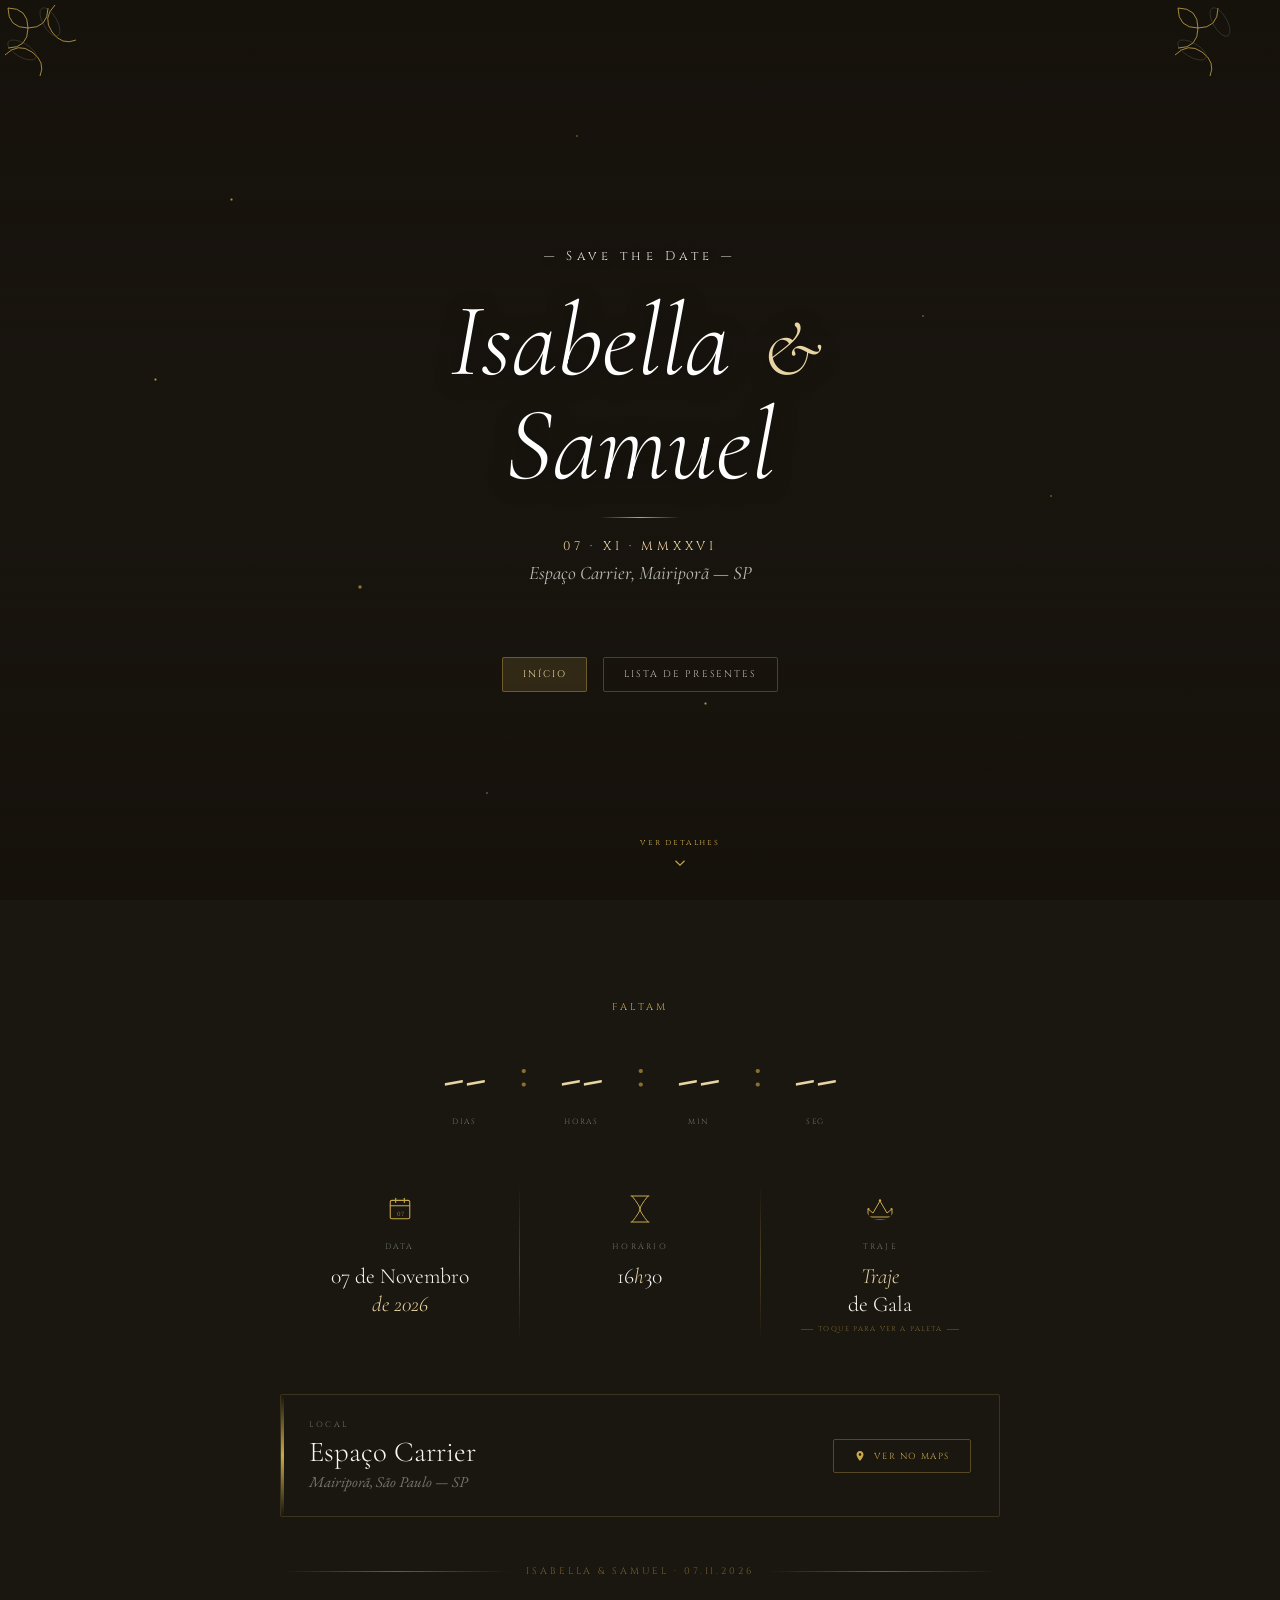
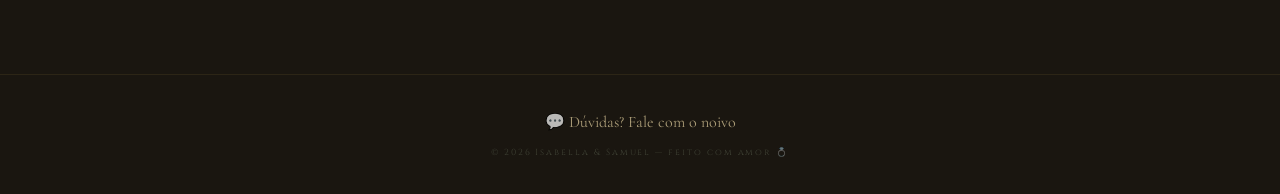
==== index.html @ b3d361ee "atalhos pós-confirmação + esconde navbar no RSVP" ====
<!DOCTYPE html>
<html lang="pt-BR">
<head>
<meta charset="UTF-8">
<meta name="viewport" content="width=device-width, initial-scale=1.0">
<title>Isabella & Samuel — 07.11.2026</title>
<link rel="icon" href="data:image/svg+xml,<svg xmlns='http://www.w3.org/2000/svg' viewBox='0 0 32 32'><text y='26' font-size='26'>💍</text></svg>">
<meta name="theme-color" content="#c9a84c">
<meta property="og:title"        content="Isabella & Samuel — Save the Date 💍">
<meta property="og:description"  content="07 de Novembro de 2026 · Espaço Carrier · Mairiporã, SP">
<meta property="og:type"         content="website">
<meta name="description"         content="07 de Novembro de 2026 · Espaço Carrier · Mairiporã, SP">
<link href="https://fonts.googleapis.com/css2?family=Cormorant+Garamond:ital,wght@0,300;0,400;0,600;1,300;1,400;1,600&family=Cinzel:wght@400;500;600&family=EB+Garamond:ital,wght@0,400;0,500;1,400&display=swap" rel="stylesheet">
<link rel="stylesheet" href="css/styles.css">
<style>
/* ── PAGE SPECIFIC ── */
body { background: var(--dark); color: var(--cream); }

/* HERO */
.hero {
  position:relative; min-height:100vh;
  display:flex; flex-direction:column;
  align-items:center; justify-content:center;
  overflow:hidden; text-align:center;
}
.hero-bg {
  position:absolute; inset:0;
  background-image:url('img/foto-noivos.jpg');
  background-size:cover; background-position:center 30%;
}
.hero-bg::before {
  content:''; position:absolute; inset:0;
  background:
    linear-gradient(to bottom, rgba(20,16,10,0.72) 0%, rgba(20,16,10,0.28) 40%, rgba(20,16,10,0.28) 60%, rgba(20,16,10,0.75) 100%);
}
.hero-content { position:relative; z-index:2; padding:40px 24px; max-width:640px; }

.save-the-date {
  font-family:var(--font-display); font-size:clamp(0.6rem,1.8vw,0.8rem);
  letter-spacing:0.35em; color:#fff; opacity:0.88;
  text-shadow:0 2px 12px rgba(0,0,0,0.5); margin-bottom:24px;
}
.hero-names {
  font-family:var(--font-serif); font-size:clamp(3.2rem,10vw,6.5rem);
  font-weight:300; font-style:italic; line-height:1;
  color:#fff; text-shadow:0 4px 24px rgba(0,0,0,0.4); margin-bottom:6px;
}
.hero-names .amp { font-size:0.75em; color:var(--gold-light); margin:0 0.12em; }
.hero-divider {
  width:80px; height:1px; margin:20px auto;
  background:linear-gradient(90deg,transparent,var(--gold),transparent);
}
.hero-date {
  font-family:var(--font-display); font-size:clamp(0.6rem,1.6vw,0.78rem);
  letter-spacing:0.3em; color:var(--gold-light); margin-bottom:6px;
}
.hero-place {
  font-family:var(--font-serif); font-size:clamp(1rem,2.5vw,1.2rem);
  color:rgba(255,255,255,0.72); font-style:italic;
}

/* NAV LINKS */
.hero-nav {
  position:relative; z-index:2; margin-top:32px;
  display:flex; gap:16px; flex-wrap:wrap; justify-content:center;
}
.hero-nav a {
  font-family:var(--font-display); font-size:0.6rem; letter-spacing:0.2em;
  text-transform:uppercase; color:rgba(255,255,255,0.7);
  border:1px solid rgba(255,255,255,0.2); padding:10px 20px;
  border-radius:2px; transition:var(--transition);
}
.hero-nav a:hover { color:#fff; border-color:rgba(255,255,255,0.5); }
.hero-nav a.active {
  background:rgba(201,168,76,0.15); color:var(--gold-light);
  border-color:rgba(201,168,76,0.4);
}

.scroll-hint {
  position:absolute; bottom:28px; left:50%; transform:translateX(-50%);
  z-index:2; color:var(--gold); display:flex; flex-direction:column;
  align-items:center; gap:6px; font-family:var(--font-display);
  font-size:0.52rem; letter-spacing:0.22em; opacity:0.65;
  animation:scrollPulse 2.5s ease-in-out infinite; cursor:pointer;
}
@keyframes scrollPulse {
  0%,100% { opacity:0.55; transform:translateX(-50%) translateY(0); }
  50%     { opacity:0.9;  transform:translateX(-50%) translateY(6px); }
}

/* ── HERO ANIMATIONS ── */

/* Fundo faz zoom lento infinito */
@keyframes heroZoom {
  0%   { transform: scale(1); }
  100% { transform: scale(1.08); }
}
.hero-bg {
  animation: heroZoom 18s ease-in-out infinite alternate !important;
}

/* Partículas de luz flutuando */
@keyframes float1 {
  0%,100% { transform: translateY(0)   translateX(0)   opacity(0.4); opacity:0.4; }
  50%      { transform: translateY(-28px) translateX(12px); opacity:0.9; }
}
@keyframes float2 {
  0%,100% { transform: translateY(0)   translateX(0);   opacity:0.3; }
  50%      { transform: translateY(-18px) translateX(-8px); opacity:0.7; }
}
@keyframes float3 {
  0%,100% { transform: translateY(0)   translateX(0);   opacity:0.5; }
  60%      { transform: translateY(-22px) translateX(6px);  opacity:1; }
}
.particle {
  position: absolute; border-radius: 50%;
  background: radial-gradient(circle, rgba(201,168,76,0.9), transparent);
  pointer-events: none; z-index: 1;
}
.p1 { width:3px; height:3px; top:22%; left:18%; animation: float1 6s ease-in-out infinite; }
.p2 { width:2px; height:2px; top:35%; left:72%; animation: float2 8s ease-in-out infinite 1s; }
.p3 { width:4px; height:4px; top:65%; left:28%; animation: float3 7s ease-in-out infinite 2s; }
.p4 { width:2px; height:2px; top:55%; left:82%; animation: float1 9s ease-in-out infinite 0.5s; }
.p5 { width:3px; height:3px; top:78%; left:55%; animation: float2 6s ease-in-out infinite 3s; }
.p6 { width:2px; height:2px; top:15%; left:45%; animation: float3 8s ease-in-out infinite 1.5s; }
.p7 { width:3px; height:3px; top:42%; left:12%; animation: float1 7s ease-in-out infinite 2.5s; }
.p8 { width:2px; height:2px; top:88%; left:38%; animation: float2 9s ease-in-out infinite 0s; }

/* Linha horizontal que se expande */
@keyframes lineExpand {
  from { width: 0; opacity: 0; }
  to   { width: 80px; opacity: 1; }
}

/* Entrada sequencial dos elementos do hero */
@keyframes heroFadeUp {
  from { opacity:0; transform:translateY(28px); filter:blur(4px); }
  to   { opacity:1; transform:translateY(0);    filter:blur(0); }
}
@keyframes heroFadeDown {
  from { opacity:0; transform:translateY(-20px); }
  to   { opacity:1; transform:translateY(0); }
}
@keyframes heroDivider {
  from { width:0; opacity:0; }
  to   { width:80px; opacity:1; }
}
@keyframes heroReveal {
  from { opacity:0; letter-spacing:0.6em; }
  to   { opacity:0.88; letter-spacing:0.35em; }
}
@keyframes heroRevealDate {
  from { opacity:0; letter-spacing:0.5em; }
  to   { opacity:1; letter-spacing:0.3em; }
}

/* Aplica nas classes */
.save-the-date  { opacity:0; animation: heroReveal   0.9s cubic-bezier(0.4,0,0.2,1) 0.4s forwards; }
.hero-names     { opacity:0; animation: heroFadeUp    1s   cubic-bezier(0.4,0,0.2,1) 0.9s forwards; }
.hero-divider   { width:0;   animation: heroDivider  0.8s cubic-bezier(0.4,0,0.2,1) 1.7s forwards; }
.hero-date      { opacity:0; animation: heroRevealDate 0.8s cubic-bezier(0.4,0,0.2,1) 2.1s forwards; }
.hero-place     { opacity:0; animation: heroFadeUp    0.8s cubic-bezier(0.4,0,0.2,1) 2.4s forwards; }
.hero-nav       { opacity:0; animation: heroFadeUp    0.8s cubic-bezier(0.4,0,0.2,1) 2.8s forwards; }
.scroll-hint    { opacity:0; animation: heroFadeUp    0.8s cubic-bezier(0.4,0,0.2,1) 3.2s forwards, scrollPulse 2.5s ease-in-out 4s infinite; }

/* Corners botânicos entram suavemente */
.botanical { position:absolute; pointer-events:none; opacity:0; }
.corner-tl { top:0; left:0;  animation: heroFadeDown 1.2s ease 1.2s forwards; }
.corner-tr { top:0; right:0; transform:scaleX(-1); animation: heroFadeDown 1.2s ease 1.5s forwards; }

/* Overlay começa mais escuro e clareia */
@keyframes overlayReveal {
  from { opacity:1; }
  to   { opacity:0; }
}
.hero-overlay-dark {
  position:absolute; inset:0; z-index:1;
  background: rgba(10,8,5,0.85);
  animation: overlayReveal 1.8s cubic-bezier(0.4,0,0.2,1) 0.1s forwards;
  pointer-events: none;
}

/* MAIN */
.main { max-width:760px; margin:0 auto; padding:0 20px 60px; }

/* SECTIONS */
.content-section { display:none; padding:52px 0 20px; }
.content-section.active { display:block; }

/* COUNTDOWN */
.countdown-wrap { text-align:center; padding:48px 0 36px; }
.countdown-label {
  font-family:var(--font-display); font-size:0.62rem;
  letter-spacing:0.3em; color:var(--gold); text-transform:uppercase;
  margin-bottom:28px;
}
.cd-grid {
  display:flex; justify-content:center;
  gap:clamp(10px,4vw,32px); align-items:flex-start;
}
.cd-unit { display:flex; flex-direction:column; align-items:center; gap:8px; }
.cd-num {
  font-family:var(--font-serif); font-size:clamp(2.6rem,8vw,4.2rem);
  font-weight:300; color:var(--gold-light); line-height:1;
}
.cd-lbl {
  font-family:var(--font-display); font-size:0.48rem;
  letter-spacing:0.22em; color:var(--olive-light); text-transform:uppercase;
}
.cd-sep {
  font-family:var(--font-serif); font-size:clamp(2rem,6vw,3rem);
  color:var(--gold-dark); line-height:1; align-self:flex-start; margin-top:0.1em;
}

/* INFO */
.info-grid {
  display:grid; grid-template-columns:1fr 1fr; gap:14px; margin-bottom:40px;
}
.info-card {
  background:rgba(42,36,24,0.65); border:1px solid rgba(201,168,76,0.18);
  border-radius:2px; padding:22px 18px; text-align:center;
  backdrop-filter:blur(8px);
}
.info-icon { font-size:1.3rem; margin-bottom:10px; }
.info-label-text {
  font-family:var(--font-display); font-size:0.52rem;
  letter-spacing:0.22em; text-transform:uppercase; color:var(--olive-light);
  margin-bottom:6px;
}
.info-value {
  font-family:var(--font-serif); font-size:1rem; color:var(--gold-light);
  line-height:1.4;
}
.maps-link {
  display:inline-flex; align-items:center; gap:4px; margin-top:10px;
  font-family:var(--font-display); font-size:0.52rem; letter-spacing:0.12em;
  color:var(--gold); border:1px solid rgba(201,168,76,0.3);
  border-radius:2px; padding:5px 10px; transition:var(--transition);
}
.maps-link:hover { background:rgba(201,168,76,0.1); border-color:var(--gold); }

/* RSVP */
#rsvp-section { padding-top:0; }
.rsvp-title {
  font-family:var(--font-serif); font-size:clamp(1.8rem,5vw,2.4rem);
  font-style:italic; color:var(--gold-light); margin-bottom:8px;
}
.rsvp-greeting {
  font-family:var(--font-serif); font-size:1.05rem;
  color:rgba(255,255,255,0.7); font-style:italic; margin-bottom:22px; min-height:1.4em;
}
.preview-badge {
  display:none; align-items:center; justify-content:center; gap:8px;
  background:rgba(201,168,76,0.1); border:1px solid rgba(201,168,76,0.25);
  border-radius:2px; padding:8px 16px; margin-bottom:18px;
  font-family:var(--font-display); font-size:0.55rem;
  letter-spacing:0.18em; color:var(--gold); text-transform:uppercase;
}
.instructions {
  background:rgba(42,36,24,0.5); border:1px solid rgba(201,168,76,0.15);
  border-radius:2px; padding:16px 18px; margin-bottom:22px;
  font-family:var(--font-serif); font-size:0.95rem;
  color:rgba(255,255,255,0.6); line-height:1.7;
}
.instructions strong { color:var(--gold-light); font-weight:400; }

#rsvp-loading {
  display:none; align-items:center; justify-content:center;
  gap:10px; padding:24px; color:var(--gold);
  font-family:var(--font-serif); font-size:0.95rem;
}
#rsvp-loading .spinner {
  border-color:rgba(201,168,76,0.3); border-top-color:var(--gold);
}

#members-list { display:flex; flex-direction:column; gap:10px; margin-bottom:24px; }
.member-card {
  background:rgba(42,36,24,0.6); border:1px solid rgba(201,168,76,0.18);
  border-radius:2px; padding:16px 18px;
}
.member-name {
  font-family:var(--font-serif); font-size:1rem; color:var(--cream); margin-bottom:10px;
}
.member-btns { display:flex; gap:8px; }

.status-btn {
  flex:1; padding:10px 6px; font-family:var(--font-serif); font-size:0.9rem;
  border-radius:2px; border:1px solid rgba(201,168,76,0.2);
  background:rgba(255,255,255,0.03); color:var(--gold-light);
  cursor:pointer; transition:var(--transition);
}
.status-btn:hover { border-color:rgba(201,168,76,0.4); background:rgba(201,168,76,0.07); }
.status-btn.active-yes     { background:rgba(52,211,153,0.14); border-color:rgba(52,211,153,0.4); color:#6ee7b7; }
.status-btn.active-no      { background:rgba(248,113,113,0.12); border-color:rgba(248,113,113,0.35); color:#fca5a5; }
.status-btn.active-pending { background:rgba(251,191,36,0.12); border-color:rgba(251,191,36,0.35); color:#fde68a; }

#rsvp-closed { display:none; text-align:center; padding:32px; }
.closed-msg { font-family:var(--font-serif); color:var(--olive-light); font-style:italic; }

#submit-area { text-align:center; margin-bottom:22px; }

#success-banner {
  display:none; padding:28px 22px; text-align:center;
  background:rgba(42,36,24,0.55); border:1px solid rgba(201,168,76,0.22);
  border-radius:2px;
}
#success-banner.visible { display:block; }
.success-icon { font-size:2rem; margin-bottom:14px; }
#success-msg {
  font-family:var(--font-serif); font-size:1rem; color:var(--cream);
  line-height:1.8; margin-bottom:20px;
}
.edit-timer {
  padding:12px 14px; background:rgba(201,168,76,0.06);
  border:1px solid rgba(201,168,76,0.15); border-radius:2px;
  font-family:var(--font-display); font-size:0.55rem;
  letter-spacing:0.14em; color:var(--gold);
}
.edit-timer span { color:var(--gold-light); }

/* LOCATION CARD */
.location-card {
  position:relative; border:1px solid rgba(201,168,76,0.2);
  border-radius:2px; padding:24px 28px; margin-bottom:32px;
  display:flex; align-items:center; justify-content:space-between; gap:24px;
}
.location-card::before {
  content:''; position:absolute; left:0; top:0; bottom:0; width:3px;
  background:linear-gradient(to bottom,transparent,var(--gold),transparent);
}
.location-label {
  font-family:var(--font-display); font-size:0.5rem;
  letter-spacing:0.28em; text-transform:uppercase; color:var(--olive-light); margin-bottom:6px;
}
.location-name {
  font-family:var(--font-serif); font-size:1.8rem;
  font-weight:300; color:var(--cream); line-height:1.1;
}
.location-address {
  font-family:var(--font-body); font-size:0.95rem;
  color:rgba(255,255,255,0.4); font-style:italic; margin-top:4px;
}
.maps-btn {
  display:inline-flex; align-items:center; gap:8px; padding:10px 20px;
  border:1px solid rgba(201,168,76,0.35); border-radius:2px;
  font-family:var(--font-display); font-size:0.55rem; letter-spacing:0.18em;
  text-transform:uppercase; color:var(--gold); background:transparent;
  text-decoration:none; white-space:nowrap; flex-shrink:0; transition:all 0.25s;
}
.maps-btn:hover { background:rgba(201,168,76,0.08); border-color:var(--gold); }
@media (max-width:560px) {
  .location-card { flex-direction:column; align-items:flex-start; gap:16px; }
  .maps-btn { width:100%; justify-content:center; }
}

/* SECTION FADE */
.section-fade { opacity:0; transform:translateY(18px); transition:opacity 0.6s ease,transform 0.6s ease; }
.section-fade.visible { opacity:1; transform:translateY(0); }

/* ATALHOS PÓS-CONFIRMAÇÃO */
#post-confirm-links {
  display: none;
  margin-top: 28px;
  padding-top: 24px;
  border-top: 1px solid rgba(201,168,76,0.2);
  text-align: center;
}
.post-confirm-title {
  font-family: var(--font-display); font-size: 0.55rem;
  letter-spacing: 0.25em; text-transform: uppercase;
  color: var(--olive-light); margin-bottom: 16px;
}
.post-confirm-btns {
  display: flex; gap: 12px; justify-content: center; flex-wrap: wrap;
}
.post-confirm-btn {
  display: inline-flex; align-items: center; gap: 8px;
  padding: 11px 24px; border: 1px solid rgba(201,168,76,0.35);
  border-radius: 2px; font-family: var(--font-display);
  font-size: 0.58rem; letter-spacing: 0.16em; text-transform: uppercase;
  color: var(--gold-light); background: rgba(201,168,76,0.06);
  text-decoration: none; transition: all 0.25s;
}
.post-confirm-btn:hover {
  background: rgba(201,168,76,0.12); border-color: var(--gold);
}
.post-confirm-btn.primary {
  background: linear-gradient(135deg, var(--gold-dark), var(--gold));
  color: #fff; border-color: transparent;
}
.post-confirm-btn.primary:hover { opacity: 0.9; }

/* FOOTER */
.site-footer {
  padding:36px 20px; text-align:center;
  border-top:1px solid rgba(201,168,76,0.1);
}
.wpp-link {
  display:inline-flex; align-items:center; gap:8px;
  font-family:var(--font-serif); font-size:1rem;
  color:var(--gold-light); opacity:0.7; transition:opacity 0.2s;
}
.wpp-link:hover { opacity:1; }
.site-footer small {
  display:block; margin-top:14px;
  font-family:var(--font-display); font-size:0.55rem;
  letter-spacing:0.22em; color:var(--olive-light); opacity:0.45;
}

@media (max-width:480px) {
  .member-btns { flex-direction:column; }
}

/* Info row — força 3 colunas mesmo no mobile, sobrescreve styles.css */
@media (max-width:560px) {
  .info-row {
    grid-template-columns: 1fr 1px 1fr 1px 1fr !important;
  }
  .info-row .divider-v {
    display: block !important;
  }
  .info-item {
    padding: 20px 8px !important;
    border-bottom: none !important;
  }
  .info-item .info-value {
    font-size: 1rem;
  }
  .info-item .tap-hint {
    font-size: 0.38rem;
    letter-spacing: 0.08em;
  }
}
</style>
</head>
<body>

<!-- ══ HERO ══════════════════════════════════════════════════════ -->
<section class="hero" id="hero">
  <div class="hero-bg"></div>
  <div class="hero-overlay-dark"></div>

  <!-- Partículas de luz -->
  <div class="particle p1"></div>
  <div class="particle p2"></div>
  <div class="particle p3"></div>
  <div class="particle p4"></div>
  <div class="particle p5"></div>
  <div class="particle p6"></div>
  <div class="particle p7"></div>
  <div class="particle p8"></div>

  <!-- Botanical corners -->
  <svg class="botanical corner-tl" width="110" height="110" viewBox="0 0 110 110">
    <g fill="none" stroke="#c9a84c" stroke-width="0.8">
      <path d="M8,8 Q28,8 28,28 Q28,48 8,48"/><path d="M8,8 Q8,28 28,28 Q48,28 48,8"/>
      <path d="M5,55 Q18,42 32,52 Q46,62 40,76"/><path d="M55,5 Q42,18 52,32 Q62,46 76,40"/>
    </g>
    <ellipse cx="50" cy="22" rx="7" ry="16" fill="none" stroke="#4a5240" stroke-width="0.7" transform="rotate(-30,50,22)" opacity="0.7"/>
    <ellipse cx="22" cy="50" rx="7" ry="16" fill="none" stroke="#4a5240" stroke-width="0.7" transform="rotate(-60,22,50)" opacity="0.7"/>
  </svg>
  <svg class="botanical corner-tr" width="110" height="110" viewBox="0 0 110 110">
    <g fill="none" stroke="#c9a84c" stroke-width="0.8">
      <path d="M8,8 Q28,8 28,28 Q28,48 8,48"/><path d="M8,8 Q8,28 28,28 Q48,28 48,8"/>
      <path d="M5,55 Q18,42 32,52 Q46,62 40,76"/>
    </g>
    <ellipse cx="50" cy="22" rx="7" ry="16" fill="none" stroke="#4a5240" stroke-width="0.7" transform="rotate(-30,50,22)" opacity="0.7"/>
    <ellipse cx="22" cy="50" rx="7" ry="16" fill="none" stroke="#4a5240" stroke-width="0.7" transform="rotate(-60,22,50)" opacity="0.7"/>
  </svg>

  <div class="hero-content">
    <p class="save-the-date">— Save the Date —</p>
    <h1 class="hero-names">
      Isabella <span class="amp">&amp;</span> Samuel
    </h1>
    <div class="hero-divider"></div>
    <p class="hero-date">07 · XI · MMXXVI</p>
    <p class="hero-place">Espaço Carrier, Mairiporã — SP</p>
  </div>

  <nav class="hero-nav">
    <a href="#" class="active" id="nav-home" onclick="showTab('home',this)">Início</a>
    <a href="presentes.html">Lista de Presentes</a>
  </nav>

  <div class="scroll-hint" onclick="document.getElementById('main').scrollIntoView({behavior:'smooth'})">
    <span>ver detalhes</span>
    <svg width="18" height="18" viewBox="0 0 24 24" fill="none" stroke="currentColor" stroke-width="1.5"><path d="M6 9l6 6 6-6"/></svg>
  </div>
</section>

<!-- ══ MAIN ══════════════════════════════════════════════════════ -->
<main class="main" id="main">

  <!-- HOME TAB -->
  <div id="tab-home" class="content-section active">
    <!-- Countdown -->
    <div class="countdown-wrap section-fade">
      <div class="countdown-label">faltam</div>
      <div class="cd-grid">
        <div class="cd-unit"><span class="cd-num" id="cd-days">--</span><span class="cd-lbl">dias</span></div>
        <span class="cd-sep">:</span>
        <div class="cd-unit"><span class="cd-num" id="cd-hours">--</span><span class="cd-lbl">horas</span></div>
        <span class="cd-sep">:</span>
        <div class="cd-unit"><span class="cd-num" id="cd-minutes">--</span><span class="cd-lbl">min</span></div>
        <span class="cd-sep">:</span>
        <div class="cd-unit"><span class="cd-num" id="cd-seconds">--</span><span class="cd-lbl">seg</span></div>
      </div>
    </div>

    <!-- Info Row: Data · Horário · Traje -->
    <div class="info-row section-fade" style="animation-delay:0.1s">

      <div class="info-item">
        <div class="info-glyph">
          <svg width="26" height="26" viewBox="0 0 24 24" fill="none" stroke="currentColor" stroke-width="1" stroke-linecap="round" stroke-linejoin="round">
            <rect x="3" y="4" width="18" height="17" rx="1.5"/>
            <line x1="3" y1="9" x2="21" y2="9"/>
            <line x1="8" y1="2" x2="8" y2="6"/>
            <line x1="16" y1="2" x2="16" y2="6"/>
            <text x="12" y="18" text-anchor="middle" font-family="Cinzel,serif" font-size="5.5" fill="currentColor" stroke="none">07</text>
          </svg>
        </div>
        <div class="info-label">data</div>
        <div class="info-value">07 de Novembro<br><em>de 2026</em></div>
      </div>

      <div class="divider-v"></div>

      <div class="info-item">
        <div class="info-glyph">
          <svg width="22" height="28" viewBox="0 0 22 28" fill="none" stroke="currentColor" stroke-width="1" stroke-linecap="round" stroke-linejoin="round">
            <line x1="2" y1="1" x2="20" y2="1"/>
            <line x1="2" y1="27" x2="20" y2="27"/>
            <path d="M3 1 Q11 11 11 14 Q11 17 3 27"/>
            <path d="M19 1 Q11 11 11 14 Q11 17 19 27"/>
          </svg>
        </div>
        <div class="info-label">horário</div>
        <div class="info-value">16<em>h</em>30</div>
      </div>

      <div class="divider-v"></div>

      <div class="info-item clickable" onclick="openPopup()">
        <div class="info-glyph">
          <svg width="28" height="22" viewBox="0 0 28 22" fill="none" stroke="currentColor" stroke-width="1" stroke-linecap="round" stroke-linejoin="round">
            <path d="M2 19h24v3H2z"/>
            <path d="M2 19 L2 11 L7 15 L14 3 L21 15 L26 11 L26 19"/>
            <circle cx="14" cy="2.5" r="1.2" fill="currentColor" stroke="none"/>
            <circle cx="2.5" cy="11" r="1" fill="currentColor" stroke="none"/>
            <circle cx="25.5" cy="11" r="1" fill="currentColor" stroke="none"/>
          </svg>
        </div>
        <div class="info-label">traje</div>
        <div class="info-value"><em>Traje</em><br>de Gala</div>
        <div class="tap-hint">toque para ver a paleta</div>
      </div>

    </div>

    <!-- Local -->
    <div class="location-card section-fade" style="animation-delay:0.2s">
      <div>
        <div class="location-label">local</div>
        <div class="location-name">Espaço Carrier</div>
        <div class="location-address">Mairiporã, São Paulo — SP</div>
      </div>
      <a class="maps-btn"
         href="https://www.google.com/maps/place/Espa%C3%A7o+Carrier/@-23.2618389,-46.5185623,17z/data=!3m1!4b1!4m6!3m5!1s0x94ceecca5fed8b2b:0x9acc98c808e44763!8m2!3d-23.2618389!4d-46.5185623!16s%2Fg%2F11c1pm559r?entry=ttu"
         target="_blank" rel="noopener">
        <svg width="12" height="12" viewBox="0 0 24 24" fill="currentColor">
          <path d="M12 2C8.13 2 5 5.13 5 9c0 5.25 7 13 7 13s7-7.75 7-13c0-3.87-3.13-7-7-7zm0 9.5c-1.38 0-2.5-1.12-2.5-2.5s1.12-2.5 2.5-2.5 2.5 1.12 2.5 2.5-1.12 2.5-2.5 2.5z"/>
        </svg>
        Ver no Maps
      </a>
    </div>

    <div class="ornament" style="padding:16px 0;opacity:0.5">Isabella &amp; Samuel · 07.11.2026</div>
  </div>

  <!-- RSVP TAB -->
  <div id="tab-rsvp" class="content-section" id="rsvp-section">
    <div style="text-align:center;margin-bottom:28px">
      <div class="ornament" style="margin-bottom:20px">confirmação de presença</div>
      <h2 class="rsvp-title">Você vai estar com a gente?</h2>
      <p class="rsvp-greeting" id="rsvp-greeting"></p>
      <div class="preview-badge" id="preview-badge">👁 modo de visualização</div>
    </div>

    <div class="instructions">
      Para cada pessoa do seu grupo, selecione <strong>Vai</strong>, <strong>Não vai</strong> ou <strong>Pendente</strong>.
      Você pode voltar e editar até <strong id="prazo-instrucoes">20 de março de 2026</strong>.
    </div>

    <div id="rsvp-loading"><div class="spinner"></div> Carregando…</div>
    <div id="rsvp-closed"><p class="closed-msg" id="closed-msg">O prazo de confirmação encerrou. 🕊️</p></div>
    <div id="members-list"></div>

    <div id="submit-area" style="display:none">
      <button class="btn btn-gold" id="submit-btn" onclick="RSVP.submit()">Confirmar presença</button>
    </div>

    <div id="success-banner">
      <div class="success-icon">🕊️</div>
      <div id="success-msg"></div>
      <div class="edit-timer">
        Edite até <span id="edit-deadline">20 de março de 2026</span>
        &nbsp;·&nbsp; <span id="edit-time-left"></span>
      </div>
      <br>
      <button class="btn btn-outline" id="edit-btn" onclick="RSVP.enterEdit()" style="margin-top:8px">✏️ Editar resposta</button>

      <!-- Atalhos — só aparecem se alguém confirmou presença -->
      <div id="post-confirm-links">
        <div class="post-confirm-title">explore o site</div>
        <div class="post-confirm-btns">
          <a href="index.html" class="post-confirm-btn">
            <svg width="14" height="14" viewBox="0 0 24 24" fill="none" stroke="currentColor" stroke-width="1.5"><path d="M3 9l9-7 9 7v11a2 2 0 0 1-2 2H5a2 2 0 0 1-2-2z"/><polyline points="9 22 9 12 15 12 15 22"/></svg>
            Página Inicial
          </a>
          <a href="presentes.html" class="post-confirm-btn primary">
            <svg width="14" height="14" viewBox="0 0 24 24" fill="none" stroke="currentColor" stroke-width="1.5"><polyline points="20 12 20 22 4 22 4 12"/><rect x="2" y="7" width="20" height="5"/><path d="M12 22V7M12 7H7.5a2.5 2.5 0 0 1 0-5C11 2 12 7 12 7z"/><path d="M12 7h4.5a2.5 2.5 0 0 0 0-5C13 2 12 7 12 7z"/></svg>
            Lista de Presentes
          </a>
        </div>
      </div>
    </div>
  </div>

</main>

<!-- ══ FOOTER ════════════════════════════════════════════════════ -->
<footer class="site-footer">
  <a class="wpp-link" href="https://wa.me/5511956782540" target="_blank" rel="noopener">
    💬 Dúvidas? Fale com o noivo
  </a>
  <small>© 2026 Isabella &amp; Samuel — feito com amor 💍</small>
</footer>

<!-- ══ SCRIPTS ═══════════════════════════════════════════════════ -->

<!-- ══ POPUP PALETA ═════════════════════════════════════════════ -->
<div class="popup-overlay" id="popup-overlay" onclick="closePopup(event)">
  <div class="popup">
    <button class="popup-close" onclick="closePopup(event)">✕</button>
    <div class="popup-header">
      <div class="popup-title">Paleta do Casamento</div>
      <div class="popup-sub">Isabella &amp; Samuel · Traje de Gala</div>
    </div>
    <div class="popup-body">
      <div class="palette-section">
        <div class="palette-label">cores da celebração</div>
        <div class="palette-row">
          <div class="swatch">
            <div class="swatch-color" style="background:#e8dcc8"></div>
            <div class="swatch-info"><span class="swatch-name">Bege</span><span class="swatch-desc">suave e atemporal</span></div>
          </div>
          <div class="swatch">
            <div class="swatch-color" style="background:#5a6347"></div>
            <div class="swatch-info"><span class="swatch-name">Verde Oliva</span><span class="swatch-desc">natureza e elegância</span></div>
          </div>
          <div class="swatch">
            <div class="swatch-color" style="background:#c9a84c"></div>
            <div class="swatch-info"><span class="swatch-name">Dourado</span><span class="swatch-desc">detalhe e sofisticação</span></div>
          </div>
        </div>
      </div>
      <div class="popup-divider"></div>
      <div class="ideas-label">inspirações para o look</div>
      <div class="idea-item">
        <div class="idea-dot" style="background:#e8dcc8;border:1px solid rgba(255,255,255,0.2)"></div>
        <div class="idea-text">
          <div class="idea-title">Tons neutros e terrosos</div>
          <div class="idea-desc">Off-white, champagne, areia e nude se harmonizam perfeitamente com a ambientação do espaço.</div>
        </div>
      </div>
      <div class="idea-item">
        <div class="idea-dot" style="background:#5a6347"></div>
        <div class="idea-text">
          <div class="idea-title">Verde e tons de natureza</div>
          <div class="idea-desc">Verde sage, musgo ou oliva complementam a paleta e dialogam com o cenário de gruta e jardim.</div>
        </div>
      </div>
      <div class="idea-item">
        <div class="idea-dot" style="background:#c9a84c"></div>
        <div class="idea-text">
          <div class="idea-title">Acessórios dourados</div>
          <div class="idea-desc">Bijuterias, tiaras e detalhes dourados elevam qualquer look e entram em sintonia com a decoração.</div>
        </div>
      </div>
      <div class="idea-item">
        <div class="idea-dot" style="background:#1a1610;border:1px solid rgba(255,255,255,0.15)"></div>
        <div class="idea-text">
          <div class="idea-title">Evite branco e vermelho</div>
          <div class="idea-desc">Pedimos gentilmente que evitem branco (reservado à noiva) e vermelho forte.</div>
        </div>
      </div>
      <div class="popup-note">A cerimônia acontece numa gruta — saltos muito finos podem ser desafiadores. 🌿</div>
    </div>
  </div>
</div>
<script src="js/supabase.js"></script>
<script src="js/palette-popup.js"></script>
<script src="js/groups.js"></script>
<script>
/* ── TAB NAVIGATION ── */
function showTab(name, el) {
  document.querySelectorAll('.content-section').forEach(s => s.classList.remove('active'));
  document.querySelectorAll('.hero-nav a').forEach(a => a.classList.remove('active'));
  document.getElementById('tab-' + name).classList.add('active');
  if (el) el.classList.add('active');
}

/* Auto-detecta link personalizado ao carregar
   Aguarda grupos do Supabase antes de iniciar RSVP */
document.addEventListener('DOMContentLoaded', () => {
  const grupoParam = new URLSearchParams(location.search).get('g');
  if (!grupoParam) return;

  document.querySelectorAll('.content-section').forEach(s => s.classList.remove('active'));
  document.getElementById('tab-rsvp').classList.add('active');
  document.querySelectorAll('.hero-nav a').forEach(a => a.classList.remove('active'));

  // Esconde a navbar no modo RSVP
  const heroNav = document.querySelector('.hero-nav');
  if (heroNav) heroNav.style.display = 'none';

  // Aguarda config + grupos carregarem
  let configOk = false, gruposOk = false;
  function tryInit() { if (configOk && gruposOk) initRSVP(); }
  window.addEventListener('config-loaded',  () => { configOk = true;  tryInit(); }, { once: true });
  window.addEventListener('grupos-loaded',  () => { gruposOk = true;  tryInit(); }, { once: true });
  // Timeout de segurança
  setTimeout(() => { if (!rsvpInited) initRSVP(); }, 3000);
});

/* ── COUNTDOWN ── */
(function() {
  const TARGET = new Date('2026-11-07T16:30:00');
  function pad(n) { return String(n).padStart(2,'0'); }
  function tick() {
    const d = TARGET - new Date();
    if (d <= 0) return;
    const set = (id,v) => { const e=document.getElementById(id); if(e) e.textContent=pad(v); };
    set('cd-days',    Math.floor(d/86400000));
    set('cd-hours',   Math.floor((d%86400000)/3600000));
    set('cd-minutes', Math.floor((d%3600000)/60000));
    set('cd-seconds', Math.floor((d%60000)/1000));
  }
  tick(); setInterval(tick, 1000);
})();

/* ── INTERSECTION OBSERVER ── */
const obs = new IntersectionObserver(entries => {
  entries.forEach(e => { if(e.isIntersecting) e.target.classList.add('visible'); });
}, { threshold:0.15 });
document.querySelectorAll('.section-fade').forEach(el => obs.observe(el));

/* ── SCROLL HINT ── */
const hint = document.querySelector('.scroll-hint');
if (hint) window.addEventListener('scroll', () => {
  hint.style.opacity = window.scrollY > 60 ? '0' : '0.65';
}, { passive:true });

/* ── RSVP ── */
/* Prazo vem do CONFIG (Supabase) */
const isPastDeadline = () => {
  if (!window.CONFIG || !window.CONFIG.loaded) return false; // não bloqueia antes de carregar
  return window.CONFIG.isPastDeadline;
};

let grupoId, grupo, confirmacoes = {}, isPreview = false;
let rsvpInited = false;

function initRSVP() {
  if (rsvpInited) return;
  rsvpInited = true;
  const params = new URLSearchParams(location.search);
  grupoId = params.get('g');
  if (!grupoId || !GRUPOS[grupoId]) { grupoId = 'amigos_johnnie_yasmin'; isPreview = true; }
  grupo = GRUPOS[grupoId];
  renderGreeting();
  if (isPastDeadline()) { document.getElementById('rsvp-closed').style.display='block'; return; }
  loadFromSupabase();
}

function renderGreeting() {
  const el = document.getElementById('rsvp-greeting');
  if (!el) return;
  const n = grupo.membros;
  const fn = s => s.split(' ')[0];
  el.textContent = n.length === 1 ? `Olá, ${fn(n[0])}! 🌿`
    : n.length === 2 ? `Olá, ${fn(n[0])} e ${fn(n[1])}! Que alegria ter vocês aqui! 🌿`
    : `Olá, ${n.map(fn).join(', ')}! Que alegria ter vocês aqui! 🌿`;
  if (isPreview) document.getElementById('preview-badge').style.display = 'flex';
}

async function loadFromSupabase() {
  document.getElementById('rsvp-loading').style.display = 'flex';
  try {
    const { sbSelect } = window.SB;
    const rows = await sbSelect('confirmacoes', `grupo_id=eq.${grupoId}`) || [];
    rows.forEach(r => {
      confirmacoes[r.nome] = r.status === 'Confirmado' ? 'yes' : r.status === 'Não vai' ? 'no' : 'pending';
    });
    renderMembers(confirmacoes);
    const allAnswered = grupo.membros.every(m => confirmacoes[m]);
    if (allAnswered) { document.getElementById('submit-area').style.display='none'; showSuccess(); }
    else { document.getElementById('submit-area').style.display='block'; }
  } catch(e) {
    renderMembers({});
    document.getElementById('submit-area').style.display='block';
  } finally {
    document.getElementById('rsvp-loading').style.display='none';
  }
}

function renderMembers(saved) {
  const list = document.getElementById('members-list');
  list.innerHTML = '';
  grupo.membros.forEach((nome,i) => {
    const s = saved[nome] || null;
    const card = document.createElement('div');
    card.className = 'member-card fade-up';
    card.style.animationDelay = `${i*0.07}s`;
    card.innerHTML = `<div class="member-name">${nome}</div>
      <div class="member-btns">
        <button class="status-btn ${s==='yes'?'active-yes':''}"     onclick="RSVP.set('${nome}','yes',this)">✓ Vai</button>
        <button class="status-btn ${s==='no'?'active-no':''}"      onclick="RSVP.set('${nome}','no',this)">✕ Não vai</button>
        <button class="status-btn ${s==='pending'?'active-pending':''}" onclick="RSVP.set('${nome}','pending',this)">⏳ Pendente</button>
      </div>`;
    list.appendChild(card);
  });
}

window.RSVP = {
  set(nome, status, btn) {
    confirmacoes[nome] = status;
    btn.parentElement.querySelectorAll('.status-btn').forEach(b => b.classList.remove('active-yes','active-no','active-pending'));
    btn.classList.add(status==='yes'?'active-yes':status==='no'?'active-no':'active-pending');
  },
  async submit() {
    const btn = document.getElementById('submit-btn');
    btn.disabled = true; btn.textContent = 'Enviando…';
    await saveToSupabase(false);
    document.getElementById('submit-area').style.display = 'none';
    showSuccess();
  },
  async submitEdit() { await saveToSupabase(true); document.getElementById('submit-area').style.display='none'; showSuccess(); },
  enterEdit() {
    document.getElementById('success-banner').classList.remove('visible');
    document.getElementById('submit-area').style.display = 'block';
    const btn = document.getElementById('submit-btn');
    btn.textContent = 'Confirmar alterações'; btn.disabled = false;
    btn.onclick = () => RSVP.submitEdit();
    document.getElementById('members-list').scrollIntoView({behavior:'smooth'});
  }
};

async function saveToSupabase(isEdit) {
  const { sbSelect, sbInsert, sbUpdate } = window.SB;
  const ts = new Date().toISOString();
  for (const nome of grupo.membros) {
    const status = confirmacoes[nome] === 'yes' ? 'Confirmado' : confirmacoes[nome] === 'no' ? 'Não vai' : 'Pendente';
    try {
      const existing = await sbSelect('confirmacoes', `grupo_id=eq.${grupoId}&nome=eq.${encodeURIComponent(nome)}`);
      if (existing && existing.length) {
        await sbUpdate('confirmacoes', `grupo_id=eq.${grupoId}&nome=eq.${encodeURIComponent(nome)}`,
          { status, ultima_atualizacao: ts, editado: isEdit });
      } else {
        await sbInsert('confirmacoes', { grupo_id: grupoId, nome, status, editado: isEdit });
      }
    } catch(e) { console.error(e); }
  }
}

function showSuccess() {
  const fn = s => s.split(' ')[0];
  const confirmados = grupo.membros.filter(n => confirmacoes[n]==='yes').map(fn);
  const naoVao      = grupo.membros.filter(n => confirmacoes[n]==='no').map(fn);
  const pendentes   = grupo.membros.filter(n => confirmacoes[n]==='pending').map(fn);
  const list = arr => arr.length===1?arr[0]:arr.length===2?`${arr[0]} e ${arr[1]}`:arr.slice(0,-1).join(', ')+' e '+arr[arr.length-1];
  let msg = '';
  if (confirmados.length && !naoVao.length && !pendentes.length)
    msg = `Que alegria ter ${list(confirmados)} com a gente neste dia tão especial! 🌿<br><br>Até 07 de novembro! 💛`;
  else if (!confirmados.length && naoVao.length)
    msg = `Sentiremos sua falta… 🤍<br><br>Você pode editar até 20 de março.`;
  else {
    const parts = [];
    if (confirmados.length) parts.push(`Que alegria ter ${list(confirmados)} com a gente! 🌿`);
    if (naoVao.length) parts.push(`Sentiremos a falta de ${list(naoVao)}… mas você pode editar até 20 de março. 💛`);
    msg = parts.join('<br>');
  }
  if (pendentes.length===1) msg+=`<br><br><span style="color:var(--gold)">${pendentes[0]}</span> ficou como pendente — não esqueça de voltar!`;
  else if (pendentes.length>1) msg+=`<br><br><span style="color:var(--gold)">${pendentes.join(', ')}</span> ficaram como pendente!`;
  document.getElementById('success-msg').innerHTML = msg;
  document.getElementById('success-banner').classList.add('visible');
  updateEditTimer();

  // Mostra atalhos só se pelo menos uma pessoa confirmou "Vai"
  const temConfirmado = grupo.membros.some(n => confirmacoes[n] === 'yes');
  const atalhos = document.getElementById('post-confirm-links');
  if (atalhos) atalhos.style.display = temConfirmado ? 'block' : 'none';
}

function updatePrazoDisplay() {
  const prazo = window.CONFIG.prazoFormatado;
  const el = document.getElementById('prazo-instrucoes');
  if (el && prazo) el.textContent = prazo;
  const closed = document.getElementById('closed-msg');
  if (closed && prazo) closed.textContent = `O prazo de confirmação encerrou em ${prazo}. 🕊️`;
}
window.addEventListener('config-loaded', updatePrazoDisplay);

function updateEditTimer() {
  const el = document.getElementById('edit-time-left');
  if (!el) return;
  const diff = (window.CONFIG.prazoAtivo || new Date()) - new Date();
  if (diff <= 0) { el.textContent='Prazo encerrado'; document.getElementById('edit-btn').disabled=true; return; return; }
  const d=Math.floor(diff/86400000), h=Math.floor((diff%86400000)/3600000), m=Math.floor((diff%3600000)/60000);
  el.textContent = d>0?`${d} dias e ${h}h restantes`:h>0?`${h}h e ${m}min restantes`:`${m} minutos restantes`;
}
setInterval(updateEditTimer, 60000);
</script>
<script src="js/ambient.js"></script>
</body>
</html>
---- css/styles.css ----
/* ══════════════════════════════════════════════════════════════
   ISABELLA & SAMUEL — Estilos Compartilhados
   ══════════════════════════════════════════════════════════════ */

:root {
  --gold:        #c9a84c;
  --gold-light:  #e8d5a3;
  --gold-dark:   #8a6e2f;
  --gold-pale:   #f5ece0;
  --bege:        #f0e9de;
  --olive:       #3d4434;
  --olive-mid:   #4a5240;
  --olive-light: #6b7560;
  --cream:       #faf7f2;
  --dark:        #1a1610;
  --dark-mid:    #2a2418;

  --font-display: 'Cinzel', serif;
  --font-serif:   'Cormorant Garamond', serif;
  --font-body:    'EB Garamond', serif;

  --transition: 0.3s cubic-bezier(0.4,0,0.2,1);
  --radius: 3px;
  --shadow: 0 4px 20px rgba(0,0,0,0.08);
  --shadow-md: 0 8px 40px rgba(0,0,0,0.12);
}

*, *::before, *::after { margin:0; padding:0; box-sizing:border-box; }
html { scroll-behavior: smooth; }
body { font-family: var(--font-body); -webkit-font-smoothing: antialiased; }
img  { display:block; max-width:100%; }
a    { color:inherit; text-decoration:none; }
button { cursor:pointer; font-family:inherit; }

/* ── SCROLLBAR ── */
::-webkit-scrollbar { width:5px; height:5px; }
::-webkit-scrollbar-track { background:#f1f1f1; }
::-webkit-scrollbar-thumb { background:#c9a84c44; border-radius:3px; }
::-webkit-scrollbar-thumb:hover { background:var(--gold); }

/* ── ORNAMENT LINE ── */
.ornament {
  display:flex; align-items:center; gap:12px;
  color:var(--gold); font-family:var(--font-display);
  font-size:0.6rem; letter-spacing:0.3em; text-transform:uppercase;
}
.ornament::before, .ornament::after {
  content:''; flex:1; height:1px;
  background:linear-gradient(90deg,transparent,var(--gold),transparent);
}

/* ── BUTTONS ── */
.btn {
  display:inline-flex; align-items:center; justify-content:center; gap:8px;
  padding:11px 24px; border:none; border-radius:var(--radius);
  font-family:var(--font-display); font-size:0.65rem;
  letter-spacing:0.18em; text-transform:uppercase;
  transition:var(--transition); position:relative; overflow:hidden;
}
.btn:active { transform:scale(0.97); }
.btn:disabled { opacity:0.45; cursor:not-allowed; pointer-events:none; }

.btn-gold {
  background:linear-gradient(135deg,var(--gold-dark),var(--gold),var(--gold-light));
  color:#fff; font-weight:600;
  box-shadow:0 4px 16px rgba(201,168,76,0.3);
}
.btn-gold:hover { box-shadow:0 6px 24px rgba(201,168,76,0.45); transform:translateY(-1px); }

.btn-outline {
  background:transparent; color:var(--gold-dark);
  border:1.5px solid var(--gold);
}
.btn-outline:hover { background:rgba(201,168,76,0.06); }

.btn-ghost {
  background:rgba(201,168,76,0.08); color:var(--gold-dark);
  border:1px solid rgba(201,168,76,0.2);
}
.btn-ghost:hover { background:rgba(201,168,76,0.15); }

.btn-danger {
  background:transparent; color:#dc2626;
  border:1px solid #fca5a5;
}
.btn-danger:hover { background:#fef2f2; }

/* ── RIPPLE ── */
@keyframes ripple { to { transform:scale(4); opacity:0; } }
.ripple-el {
  position:absolute; border-radius:50%;
  background:rgba(201,168,76,0.25); transform:scale(0);
  animation:ripple 0.5s linear; pointer-events:none;
}

/* ── ANIMATIONS ── */
@keyframes fadeUp {
  from { opacity:0; transform:translateY(20px); }
  to   { opacity:1; transform:translateY(0); }
}
.fade-up { opacity:0; animation:fadeUp 0.6s ease forwards; }

@keyframes spin { to { transform:rotate(360deg); } }
.spinner {
  width:20px; height:20px; border-radius:50%;
  border:2px solid rgba(201,168,76,0.3);
  border-top-color:var(--gold);
  animation:spin 0.8s linear infinite; flex-shrink:0;
}

/* ── STATUS BADGES ── */
.badge {
  display:inline-flex; align-items:center; gap:4px;
  padding:3px 10px; border-radius:20px;
  font-family:var(--font-display); font-size:0.5rem;
  letter-spacing:0.15em; text-transform:uppercase; white-space:nowrap;
}
.badge-yes     { background:#dcfce7; color:#166534; border:1px solid #86efac; }
.badge-no      { background:#fee2e2; color:#991b1b; border:1px solid #fca5a5; }
.badge-pending { background:#fef9c3; color:#854d0e; border:1px solid #fde047; }
.badge-none    { background:#f3f4f6; color:#6b7280; border:1px solid #d1d5db; }

/* ── FORM ELEMENTS ── */
.form-group { display:flex; flex-direction:column; gap:6px; }
.form-label {
  font-family:var(--font-display); font-size:0.58rem;
  letter-spacing:0.18em; text-transform:uppercase; color:#6b7280;
}
.form-input, .form-select, .form-textarea {
  padding:10px 12px; border:1.5px solid #e5e7eb; border-radius:var(--radius);
  font-family:var(--font-serif); font-size:1rem; color:#1f2937;
  background:#fff; transition:border-color 0.2s; outline:none;
  width:100%;
}
.form-input:focus, .form-select:focus, .form-textarea:focus {
  border-color:var(--gold);
}
.form-textarea { resize:vertical; min-height:80px; }

/* ── CARD ── */
.card {
  background:#fff; border:1px solid #f0e9de;
  border-radius:var(--radius); box-shadow:var(--shadow);
}

/* ── TABLE ── */
.table-wrap { overflow-x:auto; border-radius:var(--radius); border:1px solid #f0e9de; }
table { width:100%; border-collapse:collapse; }
thead tr { background:#faf7f2; border-bottom:2px solid #f0e9de; }
th {
  padding:12px 16px; text-align:left; white-space:nowrap;
  font-family:var(--font-display); font-size:0.52rem;
  letter-spacing:0.2em; text-transform:uppercase; color:var(--gold-dark);
}
td {
  padding:11px 16px; font-family:var(--font-serif);
  font-size:0.97rem; color:#374151;
  border-bottom:1px solid #f9f5f0; vertical-align:middle;
}
tbody tr:hover { background:#faf7f2; }
tbody tr:last-child td { border-bottom:none; }
.td-muted { color:#9ca3af; font-size:0.88rem; }

/* ── MODAL ── */
.modal-overlay {
  position:fixed; inset:0; z-index:1000;
  background:rgba(0,0,0,0.45); backdrop-filter:blur(3px);
  display:flex; align-items:center; justify-content:center;
  padding:20px; opacity:0; pointer-events:none;
  transition:opacity 0.25s;
}
.modal-overlay.open { opacity:1; pointer-events:all; }
.modal {
  background:#fff; border-radius:4px; padding:32px;
  width:100%; max-width:480px; max-height:90vh; overflow-y:auto;
  transform:translateY(16px); transition:transform 0.25s;
  box-shadow:0 20px 60px rgba(0,0,0,0.2);
}
.modal-overlay.open .modal { transform:translateY(0); }
.modal-header {
  display:flex; align-items:center; justify-content:space-between;
  margin-bottom:24px; padding-bottom:16px;
  border-bottom:1px solid #f0e9de;
}
.modal-title {
  font-family:var(--font-serif); font-size:1.4rem;
  font-style:italic; color:var(--gold-dark);
}
.modal-close {
  background:none; border:none; font-size:1.4rem;
  color:#9ca3af; cursor:pointer; padding:4px; line-height:1;
  transition:color 0.2s;
}
.modal-close:hover { color:#374151; }

/* ── TOAST ── */
#toast-container {
  position:fixed; bottom:24px; right:24px; z-index:2000;
  display:flex; flex-direction:column; gap:8px; pointer-events:none;
}
.toast {
  padding:12px 20px; border-radius:var(--radius);
  font-family:var(--font-serif); font-size:0.95rem;
  box-shadow:0 4px 20px rgba(0,0,0,0.15);
  animation:fadeUp 0.3s ease forwards;
  max-width:320px;
}
.toast-success { background:#166534; color:#fff; }
.toast-error   { background:#991b1b; color:#fff; }
.toast-info    { background:var(--dark); color:var(--gold-light); }

/* ── RESPONSIVE ── */
@media (max-width:600px) {
  .hide-mobile { display:none !important; }
}

/* ══════════════════════════════════════════════════════════════
   SEÇÃO DE DETALHES — Info Row + Popup Paleta
   ══════════════════════════════════════════════════════════════ */

/* Paleta do casamento */
:root {
  --cor-bege:  #e8dcc8;
  --cor-olive: #5a6347;
}

/* ── INFO ROW ── */
.info-row {
  display: grid;
  grid-template-columns: 1fr 1px 1fr 1px 1fr;
  margin-bottom: 32px;
}
.info-row .divider-v {
  background: linear-gradient(to bottom, transparent, rgba(201,168,76,0.3), transparent);
  margin: 20px 0;
}
.info-item {
  padding: 28px 20px; text-align: center;
  display: flex; flex-direction: column; align-items: center; gap: 10px;
}
.info-glyph {
  height: 36px; display: flex; align-items: center; justify-content: center;
  color: var(--gold); margin-bottom: 4px;
}
.info-item .info-label {
  font-family: var(--font-display); font-size: 0.5rem;
  letter-spacing: 0.28em; text-transform: uppercase; color: var(--olive-light);
}
.info-item .info-value {
  font-family: var(--font-serif); font-size: 1.35rem;
  color: var(--cream); line-height: 1.3; font-weight: 300;
}
.info-item .info-value em { font-style: italic; color: var(--gold-light); }

/* ── TRAJE CLICÁVEL ── */
.info-item.clickable {
  cursor: pointer; position: relative;
  transition: background 0.2s; border-radius: 2px;
}
.info-item.clickable:hover,
.info-item.clickable:active {
  background: rgba(201,168,76,0.05);
}
.info-item.clickable:hover .info-value { color: var(--gold-light); }
.info-item.clickable:hover .info-glyph  { opacity: 0.8; }
.tap-hint {
  font-family: var(--font-display); font-size: 0.44rem;
  letter-spacing: 0.16em; text-transform: uppercase;
  color: var(--gold); opacity: 0.55; margin-top: -4px;
  display: flex; align-items: center; justify-content: center; gap: 5px;
  transition: opacity 0.2s;
}
.tap-hint::before, .tap-hint::after {
  content: ''; display: inline-block;
  width: 12px; height: 1px; background: var(--gold); opacity: 0.5;
}
.info-item.clickable:hover .tap-hint { opacity: 1; }
@keyframes pulse-ring {
  0%   { box-shadow: 0 0 0 0   rgba(201,168,76,0.25); }
  70%  { box-shadow: 0 0 0 8px rgba(201,168,76,0); }
  100% { box-shadow: 0 0 0 0   rgba(201,168,76,0); }
}
.info-item.clickable .info-glyph svg {
  animation: pulse-ring 2.5s ease-out infinite;
  border-radius: 50%;
}

/* ── POPUP PALETA ── */
.popup-overlay {
  position: fixed; inset: 0; z-index: 1000;
  background: rgba(10,8,5,0.75); backdrop-filter: blur(6px);
  display: flex; align-items: center; justify-content: center;
  padding: 24px; opacity: 0; pointer-events: none; transition: opacity 0.3s;
}
.popup-overlay.open { opacity: 1; pointer-events: all; }
.popup {
  background: #1e1a13; border: 1px solid rgba(201,168,76,0.2);
  border-radius: 3px; width: 100%; max-width: 480px;
  max-height: 90vh; overflow-y: auto;
  transform: translateY(16px); transition: transform 0.3s; position: relative;
}
.popup-overlay.open .popup { transform: translateY(0); }
.popup-close {
  position: absolute; top: 16px; right: 18px;
  background: none; border: none; cursor: pointer;
  color: rgba(255,255,255,0.3); font-size: 1.2rem; line-height: 1;
  transition: color 0.2s; padding: 4px;
}
.popup-close:hover { color: var(--gold); }
.popup-header {
  padding: 32px 32px 24px;
  border-bottom: 1px solid rgba(201,168,76,0.1);
  margin-bottom: 28px;
}
.popup-title {
  font-family: var(--font-serif); font-size: 1.7rem;
  font-style: italic; color: var(--gold-light); margin-bottom: 6px;
}
.popup-sub {
  font-family: var(--font-display); font-size: 0.5rem;
  letter-spacing: 0.25em; text-transform: uppercase; color: var(--olive-light);
}
.popup-body { padding: 0 32px 32px; }
.palette-section { margin-bottom: 28px; }
.palette-label, .ideas-label {
  font-family: var(--font-display); font-size: 0.5rem;
  letter-spacing: 0.22em; text-transform: uppercase;
  color: var(--olive-light); margin-bottom: 14px;
}
.ideas-label { margin-bottom: 16px; }
.palette-row { display: flex; gap: 10px; }
.swatch { flex: 1; border-radius: 2px; overflow: hidden; border: 1px solid rgba(255,255,255,0.06); }
.swatch-color { height: 64px; }
.swatch-info { padding: 8px 10px; background: rgba(255,255,255,0.03); }
.swatch-name {
  font-family: var(--font-display); font-size: 0.48rem;
  letter-spacing: 0.15em; text-transform: uppercase;
  color: var(--cream); display: block; margin-bottom: 2px;
}
.swatch-desc {
  font-family: var(--font-body); font-size: 0.78rem;
  color: rgba(255,255,255,0.35); font-style: italic;
}
.popup-divider {
  height: 1px;
  background: linear-gradient(90deg, transparent, rgba(201,168,76,0.2), transparent);
  margin: 24px 0;
}
.idea-item {
  display: flex; gap: 14px; align-items: flex-start;
  margin-bottom: 16px; padding-bottom: 16px;
  border-bottom: 1px solid rgba(255,255,255,0.05);
}
.idea-item:last-child { border-bottom: none; margin-bottom: 0; padding-bottom: 0; }
.idea-dot { width: 10px; height: 10px; border-radius: 50%; flex-shrink: 0; margin-top: 5px; }
.idea-title {
  font-family: var(--font-serif); font-size: 1rem; color: var(--cream); margin-bottom: 2px;
}
.idea-desc {
  font-family: var(--font-body); font-size: 0.88rem;
  color: rgba(255,255,255,0.4); font-style: italic; line-height: 1.5;
}
.popup-note {
  margin-top: 24px; padding: 14px 16px;
  background: rgba(201,168,76,0.05); border: 1px solid rgba(201,168,76,0.12);
  border-radius: 2px; font-family: var(--font-body); font-size: 0.9rem;
  color: rgba(255,255,255,0.45); font-style: italic; line-height: 1.6; text-align: center;
}

/* ── RESPONSIVE ── */
@media (max-width: 560px) {
  /* Info row mantém 3 colunas no mobile */
  .info-row { grid-template-columns: 1fr 1px 1fr 1px 1fr; }
  .info-row .divider-v { display: block; }
  .info-item { padding: 20px 8px; border-bottom: none; }
  .info-item .info-value { font-size: 1rem; }
  .info-item .tap-hint { font-size: 0.38rem; letter-spacing: 0.08em; }
  .popup-header, .popup-body { padding-left: 20px; padding-right: 20px; }
}
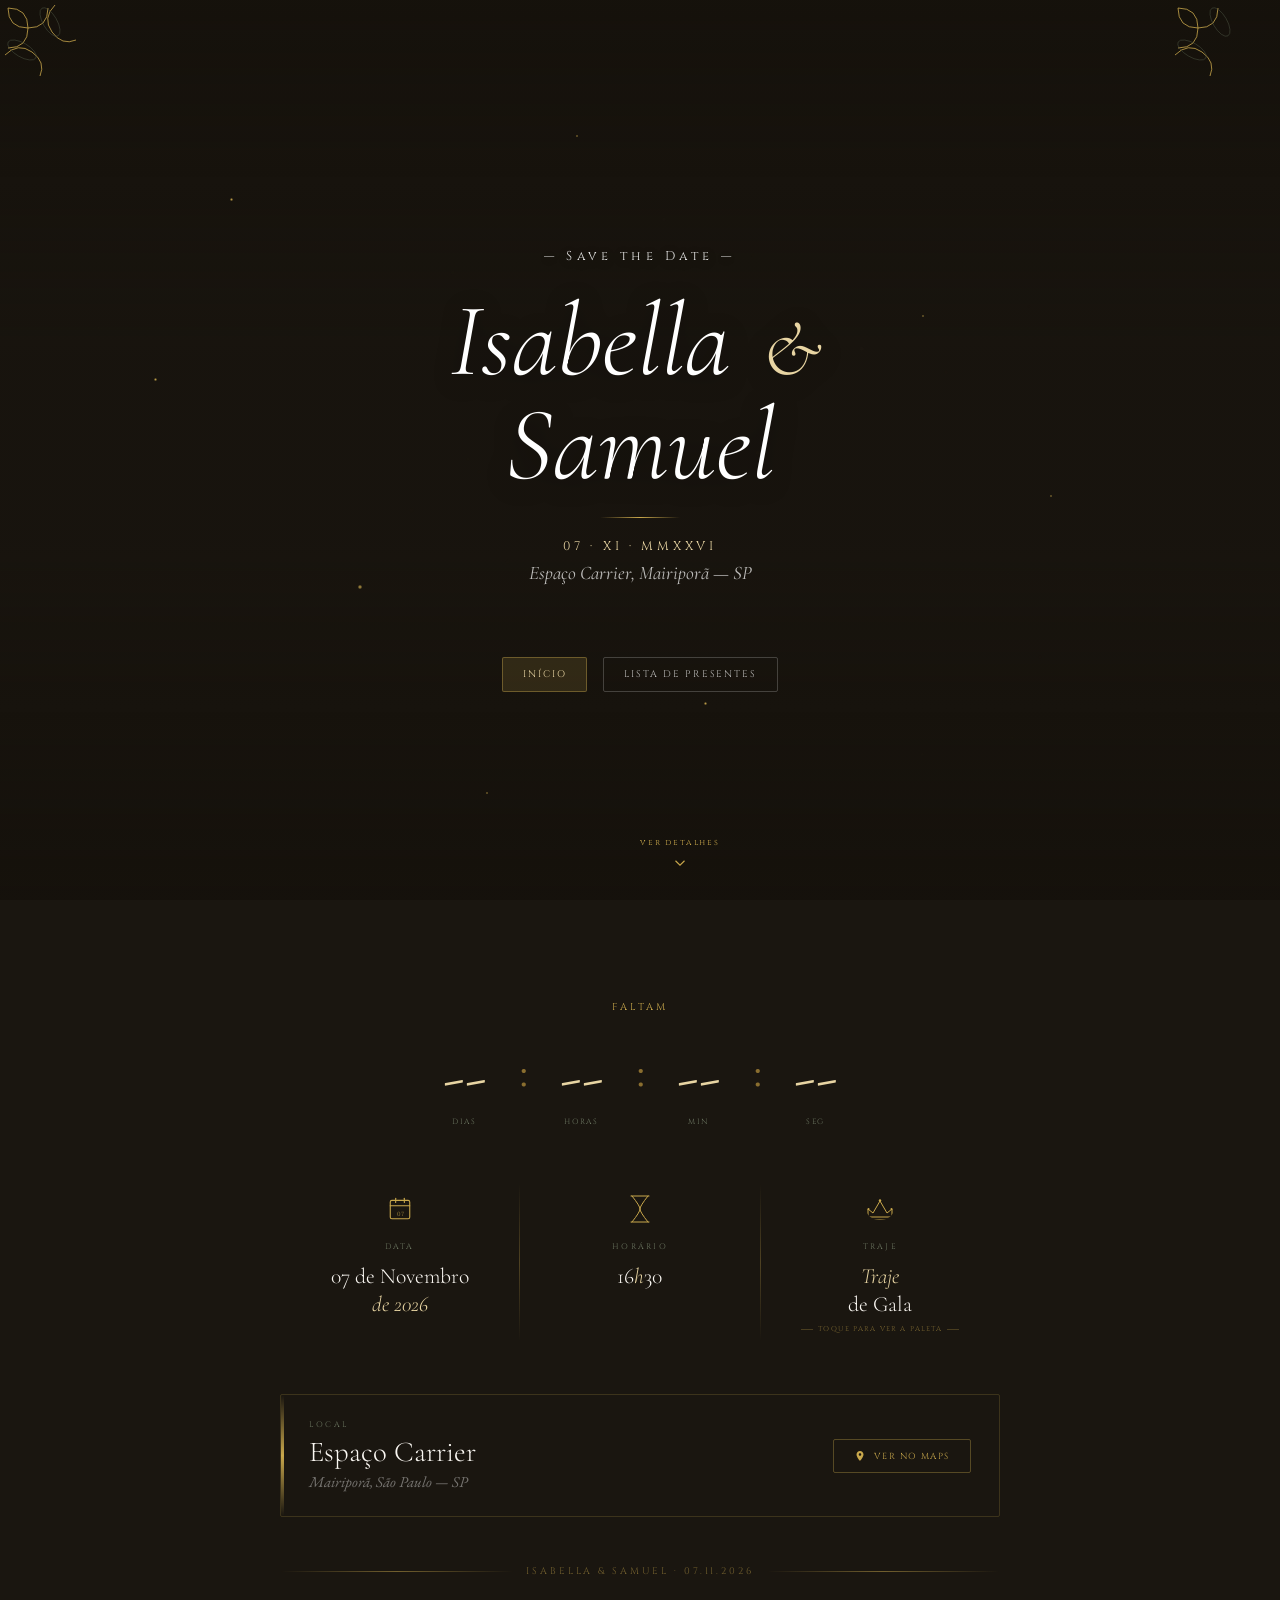
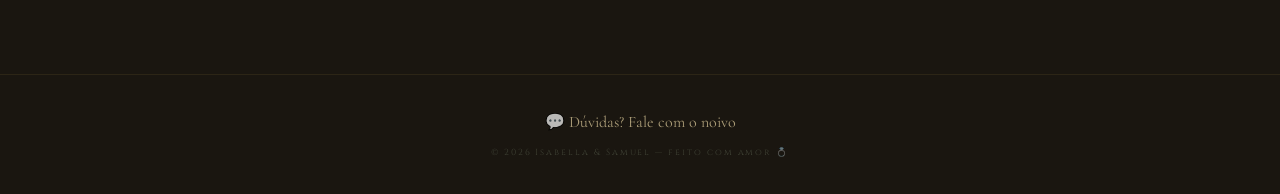
==== commit bd743676: "popup paleta atualizado + fontes mobile maiores" ====
--- a/index.html
+++ b/index.html
@@ -653,50 +653,57 @@
         <div class="palette-label">cores da celebração</div>
         <div class="palette-row">
           <div class="swatch">
-            <div class="swatch-color" style="background:#e8dcc8"></div>
-            <div class="swatch-info"><span class="swatch-name">Bege</span><span class="swatch-desc">suave e atemporal</span></div>
-          </div>
-          <div class="swatch">
             <div class="swatch-color" style="background:#5a6347"></div>
-            <div class="swatch-info"><span class="swatch-name">Verde Oliva</span><span class="swatch-desc">natureza e elegância</span></div>
+            <div class="swatch-info"><span class="swatch-name">Verde Oliva</span><span class="swatch-desc">cor principal da celebração</span></div>
           </div>
           <div class="swatch">
             <div class="swatch-color" style="background:#c9a84c"></div>
-            <div class="swatch-info"><span class="swatch-name">Dourado</span><span class="swatch-desc">detalhe e sofisticação</span></div>
+            <div class="swatch-info"><span class="swatch-name">Dourado</span><span class="swatch-desc">tom secundário e de destaque</span></div>
           </div>
         </div>
       </div>
       <div class="popup-divider"></div>
       <div class="ideas-label">inspirações para o look</div>
-      <div class="idea-item">
-        <div class="idea-dot" style="background:#e8dcc8;border:1px solid rgba(255,255,255,0.2)"></div>
-        <div class="idea-text">
-          <div class="idea-title">Tons neutros e terrosos</div>
-          <div class="idea-desc">Off-white, champagne, areia e nude se harmonizam perfeitamente com a ambientação do espaço.</div>
-        </div>
-      </div>
       <div class="idea-item">
         <div class="idea-dot" style="background:#5a6347"></div>
         <div class="idea-text">
           <div class="idea-title">Verde e tons de natureza</div>
-          <div class="idea-desc">Verde sage, musgo ou oliva complementam a paleta e dialogam com o cenário de gruta e jardim.</div>
+          <div class="idea-desc">Verde sage, musgo, esmeralda ou oliva — qualquer tom que dialogue com jardim e natureza vai se sentir em casa nesse espaço.</div>
         </div>
       </div>
+      <div class="idea-item">
+        <div class="idea-dot" style="background:#1a1610;border:1px solid rgba(255,255,255,0.15)"></div>
+        <div class="idea-text">
+          <div class="idea-title">Evite branco, creme e vermelho</div>
+          <div class="idea-desc">O branco e o creme são reservados à noiva. O vermelho forte destoa da paleta. Tons muito próximos do branco também — prefira outras opções.</div>
+        </div>
+      </div>
+
+      <div class="popup-divider"></div>
+      <div class="ideas-label">✦ o toque dourado faz tudo</div>
       <div class="idea-item">
         <div class="idea-dot" style="background:#c9a84c"></div>
         <div class="idea-text">
-          <div class="idea-title">Acessórios dourados</div>
-          <div class="idea-desc">Bijuterias, tiaras e detalhes dourados elevam qualquer look e entram em sintonia com a decoração.</div>
+          <div class="idea-title">Bijuterias e acessórios</div>
+          <div class="idea-desc">Brincos, colares, tiaras e pulseiras douradas são o detalhe que une qualquer look à decoração. Não economize no dourado — ele é a chave.</div>
         </div>
       </div>
       <div class="idea-item">
-        <div class="idea-dot" style="background:#1a1610;border:1px solid rgba(255,255,255,0.15)"></div>
+        <div class="idea-dot" style="background:#c9a84c"></div>
         <div class="idea-text">
-          <div class="idea-title">Evite branco e vermelho</div>
-          <div class="idea-desc">Pedimos gentilmente que evitem branco (reservado à noiva) e vermelho forte.</div>
+          <div class="idea-title">Bolsas e clutches</div>
+          <div class="idea-desc">Uma clutch dourada transforma um look simples em algo elegante. É o atalho mais fácil para entrar no clima do casamento.</div>
         </div>
       </div>
-      <div class="popup-note">A cerimônia acontece numa gruta — saltos muito finos podem ser desafiadores. 🌿</div>
+      <div class="idea-item">
+        <div class="idea-dot" style="background:#c9a84c"></div>
+        <div class="idea-text">
+          <div class="idea-title">Sapatos e sandálias</div>
+          <div class="idea-desc">Um scarpin ou sandália dourada é curinga — combina com vestidos de qualquer cor e adiciona sofisticação sem esforço.</div>
+        </div>
+      </div>
+
+      <div class="popup-note">A cerimônia acontece numa gruta — saltos muito finos afundam no chão. Prefira saltos bloco, anabela ou sapatilhas elegantes. 🌿</div>
     </div>
   </div>
 </div>
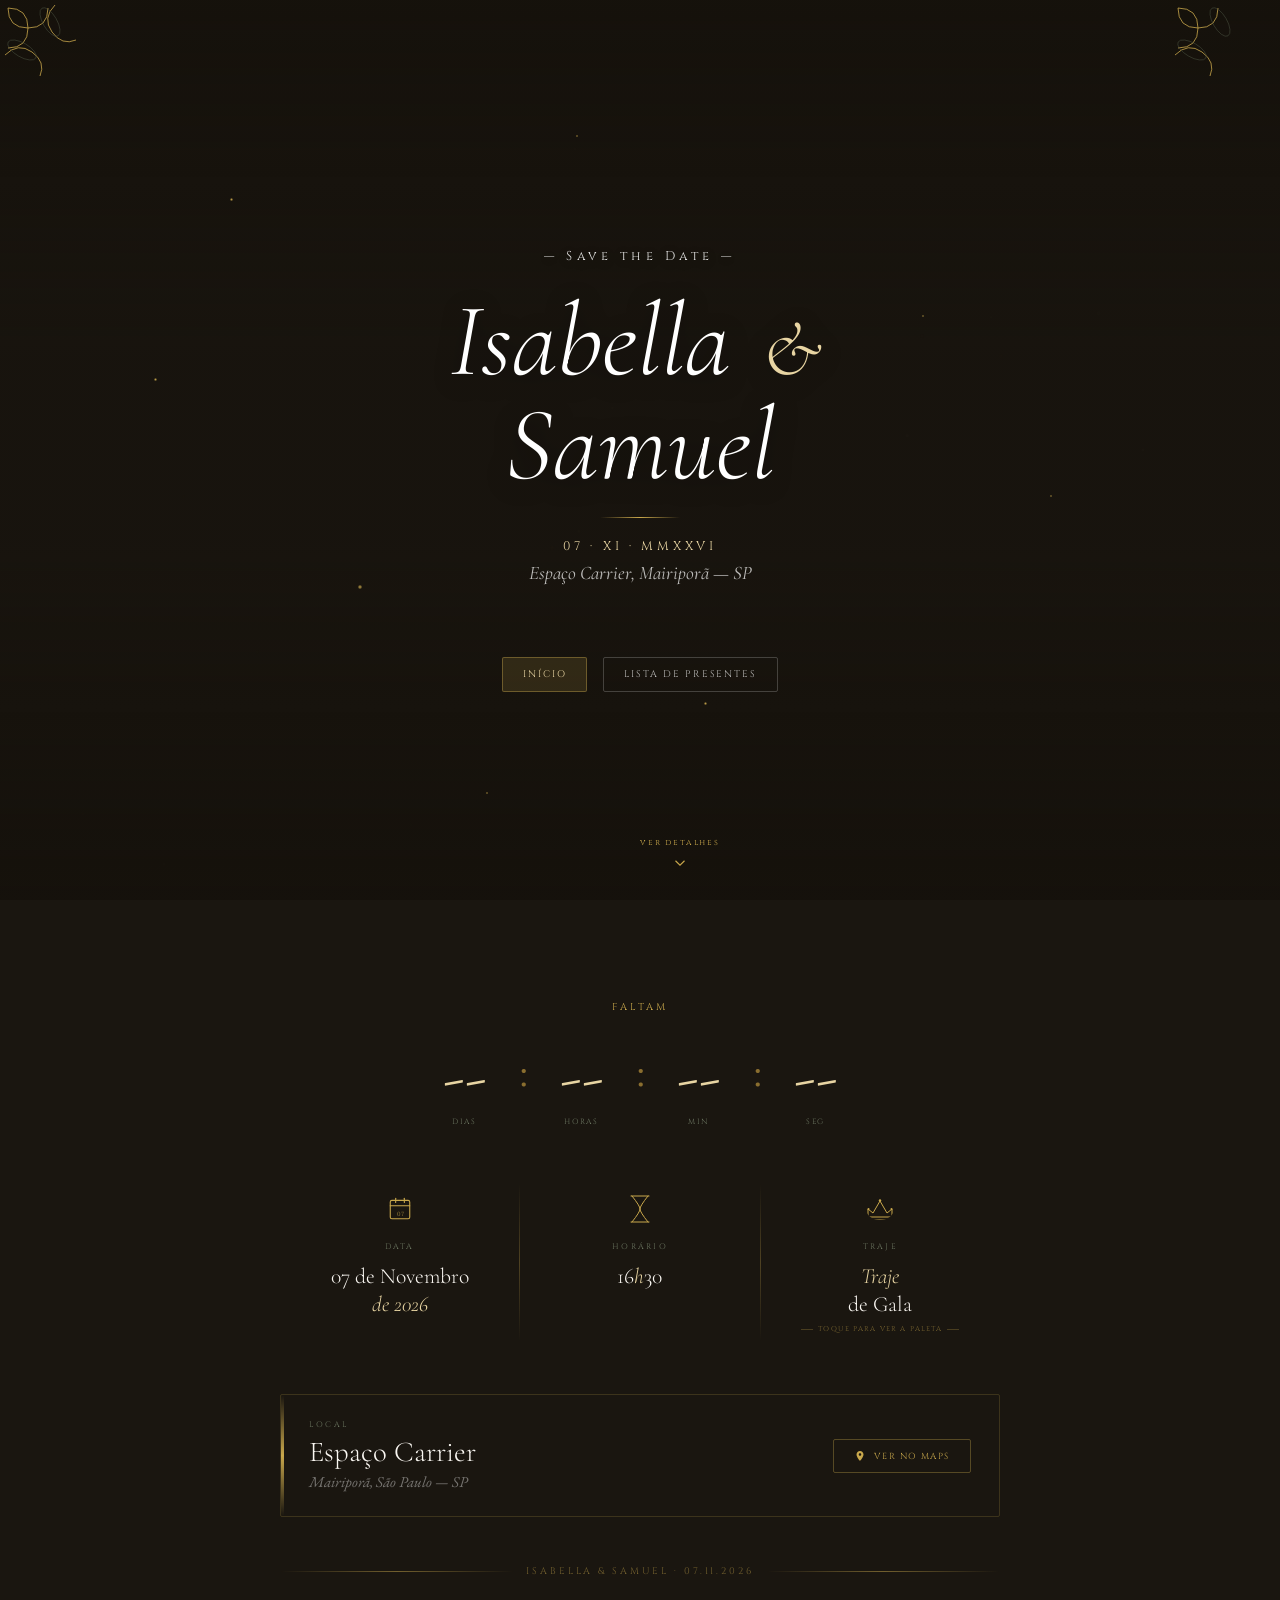
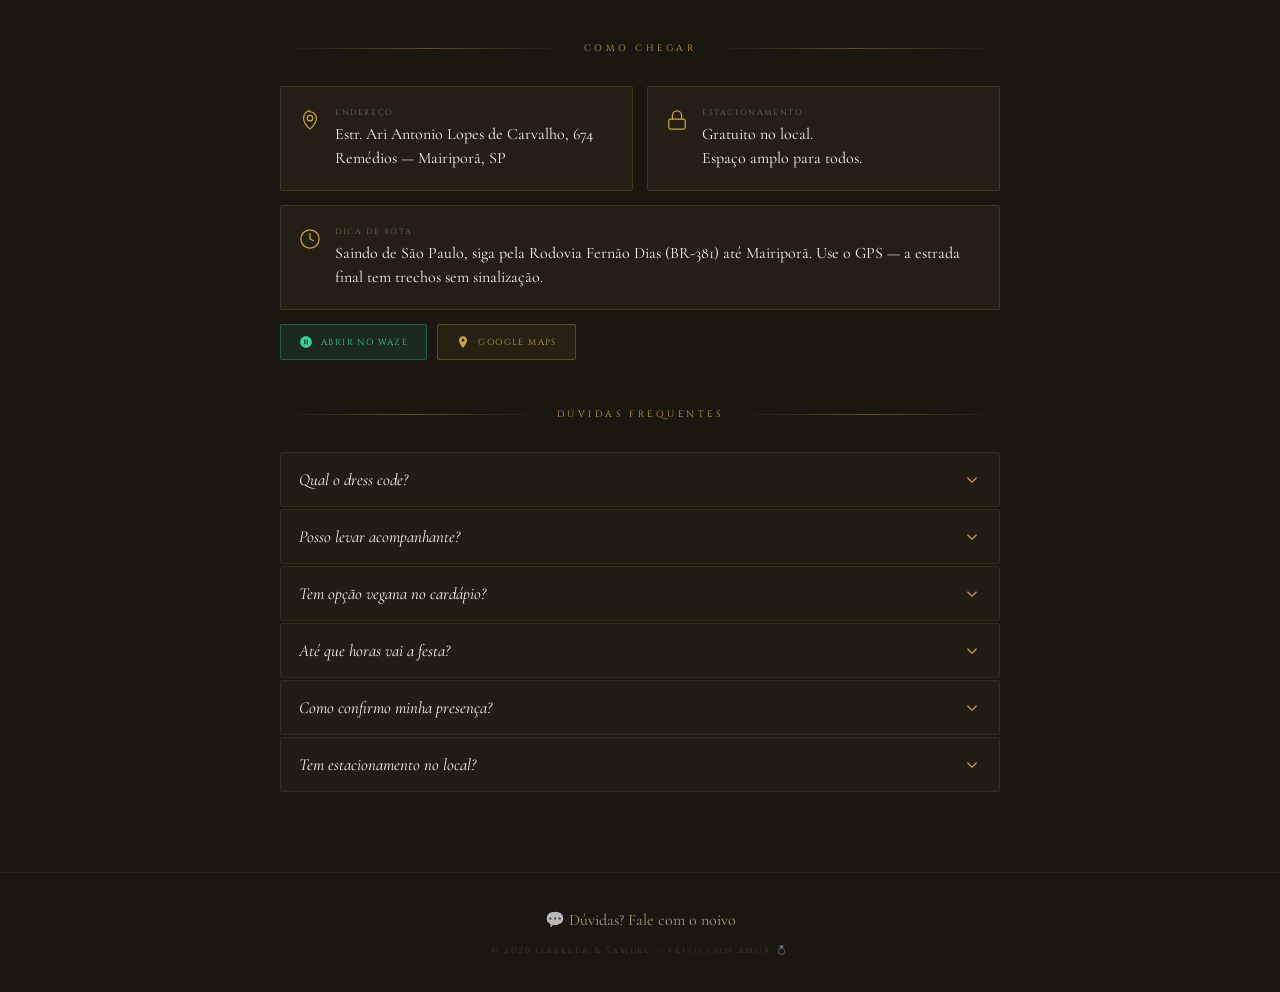
==== commit 303fd9a7: "Como Chegar + FAQ" ====
--- a/index.html
+++ b/index.html
@@ -238,6 +238,179 @@
   border-radius:2px; padding:5px 10px; transition:var(--transition);
 }
 .maps-link:hover { background:rgba(201,168,76,0.1); border-color:var(--gold); }
+
+/* ── COMO CHEGAR + FAQ ── */
+.section-divider {
+  display:flex; align-items:center; gap:14px; margin:48px 0 32px;
+}
+.section-divider span {
+  font-family:var(--font-display); font-size:0.58rem;
+  letter-spacing:0.38em; text-transform:uppercase;
+  color:var(--gold); white-space:nowrap;
+}
+.section-divider::before, .section-divider::after {
+  content:''; flex:1; height:1px;
+  background:linear-gradient(90deg,transparent,rgba(201,168,76,0.4),transparent);
+}
+
+/* Como Chegar */
+.chegar-grid {
+  display:grid; grid-template-columns:1fr 1fr; gap:14px; margin-bottom:16px;
+}
+.chegar-card {
+  background:rgba(42,36,24,0.65); border:1px solid rgba(201,168,76,0.18);
+  border-radius:2px; padding:20px 18px;
+  display:flex; align-items:flex-start; gap:14px;
+}
+.chegar-icon {
+  color:var(--gold); flex-shrink:0; margin-top:2px;
+}
+.chegar-label {
+  font-family:var(--font-display); font-size:0.5rem;
+  letter-spacing:0.2em; text-transform:uppercase;
+  color:var(--olive-light); margin-bottom:4px;
+}
+.chegar-value {
+  font-family:var(--font-serif); font-size:1rem;
+  color:var(--cream); line-height:1.5;
+}
+.nav-btns {
+  display:flex; gap:10px; flex-wrap:wrap; margin-top:14px;
+}
+.nav-btn {
+  display:inline-flex; align-items:center; gap:8px;
+  padding:10px 18px; border-radius:2px;
+  font-family:var(--font-display); font-size:0.55rem;
+  letter-spacing:0.16em; text-transform:uppercase;
+  text-decoration:none; transition:all 0.25s; flex-shrink:0;
+}
+.nav-btn.waze {
+  background:rgba(52,211,153,0.1); color:#34d399;
+  border:1px solid rgba(52,211,153,0.3);
+}
+.nav-btn.waze:hover { background:rgba(52,211,153,0.18); border-color:#34d399; }
+.nav-btn.maps {
+  background:rgba(201,168,76,0.08); color:var(--gold);
+  border:1px solid rgba(201,168,76,0.3);
+}
+.nav-btn.maps:hover { background:rgba(201,168,76,0.15); border-color:var(--gold); }
+
+/* FAQ */
+.faq-list { display:flex; flex-direction:column; gap:2px; }
+.faq-item {
+  border:1px solid rgba(201,168,76,0.15); border-radius:2px;
+  overflow:hidden; transition:border-color 0.2s;
+}
+.faq-item.open { border-color:rgba(201,168,76,0.35); }
+.faq-question {
+  width:100%; padding:16px 18px; background:rgba(42,36,24,0.5);
+  border:none; cursor:pointer; text-align:left;
+  display:flex; align-items:center; justify-content:space-between; gap:12px;
+  transition:background 0.2s;
+}
+.faq-question:hover { background:rgba(42,36,24,0.8); }
+.faq-q-text {
+  font-family:var(--font-serif); font-size:1.05rem;
+  color:var(--cream); font-style:italic;
+}
+.faq-chevron {
+  color:var(--gold); flex-shrink:0; transition:transform 0.3s;
+}
+.faq-item.open .faq-chevron { transform:rotate(180deg); }
+.faq-answer {
+  max-height:0; overflow:hidden;
+  transition:max-height 0.35s cubic-bezier(0.4,0,0.2,1), padding 0.3s;
+  padding:0 18px; background:rgba(26,22,16,0.4);
+}
+.faq-item.open .faq-answer { max-height:200px; padding:14px 18px 16px; }
+.faq-answer p {
+  font-family:var(--font-body); font-size:0.97rem;
+  color:rgba(255,255,255,0.7); line-height:1.7;
+}
+.faq-answer strong { color:var(--gold-light); font-weight:400; }
+
+@media (max-width:560px) {
+  .chegar-grid { grid-template-columns:1fr; }
+  .faq-q-text { font-size:1.05rem; }
+  .faq-answer p { font-size:1rem; }
+}
+
+/* ── COMO CHEGAR + FAQ ── */
+.section-divider {
+  display:flex; align-items:center; gap:14px; margin:48px 0 32px;
+}
+.section-divider span {
+  font-family:var(--font-display); font-size:0.58rem;
+  letter-spacing:0.38em; text-transform:uppercase;
+  color:var(--gold); white-space:nowrap;
+}
+.section-divider::before, .section-divider::after {
+  content:''; flex:1; height:1px;
+  background:linear-gradient(90deg,transparent,rgba(201,168,76,0.4),transparent);
+}
+.chegar-grid {
+  display:grid; grid-template-columns:1fr 1fr; gap:14px; margin-bottom:14px;
+}
+.chegar-card {
+  background:rgba(42,36,24,0.65); border:1px solid rgba(201,168,76,0.18);
+  border-radius:2px; padding:20px 18px;
+  display:flex; align-items:flex-start; gap:14px;
+}
+.chegar-icon { color:var(--gold); flex-shrink:0; margin-top:2px; }
+.chegar-label {
+  font-family:var(--font-display); font-size:0.5rem;
+  letter-spacing:0.2em; text-transform:uppercase;
+  color:var(--olive-light); margin-bottom:4px;
+}
+.chegar-value {
+  font-family:var(--font-serif); font-size:1rem;
+  color:var(--cream); line-height:1.5;
+}
+.nav-btns { display:flex; gap:10px; flex-wrap:wrap; margin-top:14px; }
+.nav-btn {
+  display:inline-flex; align-items:center; gap:8px;
+  padding:10px 18px; border-radius:2px;
+  font-family:var(--font-display); font-size:0.55rem;
+  letter-spacing:0.16em; text-transform:uppercase;
+  text-decoration:none; transition:all 0.25s; flex-shrink:0;
+}
+.nav-btn.waze { background:rgba(52,211,153,0.1); color:#34d399; border:1px solid rgba(52,211,153,0.3); }
+.nav-btn.waze:hover { background:rgba(52,211,153,0.18); border-color:#34d399; }
+.nav-btn.maps { background:rgba(201,168,76,0.08); color:var(--gold); border:1px solid rgba(201,168,76,0.3); }
+.nav-btn.maps:hover { background:rgba(201,168,76,0.15); border-color:var(--gold); }
+.faq-list { display:flex; flex-direction:column; gap:2px; }
+.faq-item {
+  border:1px solid rgba(201,168,76,0.15); border-radius:2px;
+  overflow:hidden; transition:border-color 0.2s;
+}
+.faq-item.open { border-color:rgba(201,168,76,0.35); }
+.faq-question {
+  width:100%; padding:16px 18px; background:rgba(42,36,24,0.5);
+  border:none; cursor:pointer; text-align:left;
+  display:flex; align-items:center; justify-content:space-between; gap:12px;
+  transition:background 0.2s;
+}
+.faq-question:hover { background:rgba(42,36,24,0.8); }
+.faq-q-text {
+  font-family:var(--font-serif); font-size:1.05rem;
+  color:var(--cream); font-style:italic;
+}
+.faq-chevron { color:var(--gold); flex-shrink:0; transition:transform 0.3s; }
+.faq-item.open .faq-chevron { transform:rotate(180deg); }
+.faq-answer {
+  max-height:0; overflow:hidden;
+  transition:max-height 0.35s cubic-bezier(0.4,0,0.2,1), padding 0.3s;
+  padding:0 18px; background:rgba(26,22,16,0.4);
+}
+.faq-item.open .faq-answer { max-height:200px; padding:14px 18px 16px; }
+.faq-answer p {
+  font-family:var(--font-body); font-size:0.97rem;
+  color:rgba(255,255,255,0.7); line-height:1.7;
+}
+.faq-answer strong { color:var(--gold-light); font-weight:400; }
+@media (max-width:560px) {
+  .chegar-grid { grid-template-columns:1fr; }
+}
 
 /* RSVP */
 #rsvp-section { padding-top:0; }
@@ -577,6 +750,113 @@
     </div>
 
     <div class="ornament" style="padding:16px 0;opacity:0.5">Isabella &amp; Samuel · 07.11.2026</div>
+
+    <!-- ── COMO CHEGAR ── -->
+    <div class="section-divider section-fade"><span>como chegar</span></div>
+
+    <div class="chegar-grid section-fade">
+      <div class="chegar-card">
+        <div class="chegar-icon">
+          <svg width="22" height="22" viewBox="0 0 24 24" fill="none" stroke="currentColor" stroke-width="1.3" stroke-linecap="round" stroke-linejoin="round">
+            <circle cx="12" cy="10" r="3"/><path d="M12 2C8.13 2 5 5.13 5 10c0 5.25 7 12 7 12s7-6.75 7-12c0-3.87-3.13-7-7-7z"/>
+          </svg>
+        </div>
+        <div>
+          <div class="chegar-label">endereço</div>
+          <div class="chegar-value">Estr. Ari Antonio Lopes de Carvalho, 674<br>Remédios — Mairiporã, SP</div>
+        </div>
+      </div>
+      <div class="chegar-card">
+        <div class="chegar-icon">
+          <svg width="22" height="22" viewBox="0 0 24 24" fill="none" stroke="currentColor" stroke-width="1.3" stroke-linecap="round" stroke-linejoin="round">
+            <rect x="3" y="11" width="18" height="11" rx="2"/><path d="M7 11V7a5 5 0 0 1 10 0v4"/>
+          </svg>
+        </div>
+        <div>
+          <div class="chegar-label">estacionamento</div>
+          <div class="chegar-value">Gratuito no local.<br>Espaço amplo para todos.</div>
+        </div>
+      </div>
+    </div>
+
+    <div class="chegar-card section-fade" style="margin-bottom:8px">
+      <div class="chegar-icon">
+        <svg width="22" height="22" viewBox="0 0 24 24" fill="none" stroke="currentColor" stroke-width="1.3" stroke-linecap="round" stroke-linejoin="round">
+          <circle cx="12" cy="12" r="10"/><polyline points="12 6 12 12 16 14"/>
+        </svg>
+      </div>
+      <div>
+        <div class="chegar-label">dica de rota</div>
+        <div class="chegar-value">Saindo de São Paulo, siga pela Rodovia Fernão Dias (BR-381) até Mairiporã. Use o GPS — a estrada final tem trechos sem sinalização.</div>
+      </div>
+    </div>
+
+    <div class="nav-btns section-fade">
+      <a class="nav-btn waze" href="https://www.waze.com/pt-BR/live-map/directions/br/sp/espaco-carrier?to=place.ChIJK4vtX8rszpQRY0fkCMiYzJo" target="_blank" rel="noopener">
+        <svg width="14" height="14" viewBox="0 0 24 24" fill="currentColor"><path d="M12 2C6.48 2 2 6.48 2 12s4.48 10 10 10 10-4.48 10-10S17.52 2 12 2zm-1 14H9V8h2v8zm4 0h-2V8h2v8z"/></svg>
+        Abrir no Waze
+      </a>
+      <a class="nav-btn maps" href="https://www.google.com/maps/place/Espa%C3%A7o+Carrier/@-23.2618389,-46.5185623,17z" target="_blank" rel="noopener">
+        <svg width="14" height="14" viewBox="0 0 24 24" fill="currentColor"><path d="M12 2C8.13 2 5 5.13 5 9c0 5.25 7 13 7 13s7-7.75 7-13c0-3.87-3.13-7-7-7zm0 9.5c-1.38 0-2.5-1.12-2.5-2.5s1.12-2.5 2.5-2.5 2.5 1.12 2.5 2.5-1.12 2.5-2.5 2.5z"/></svg>
+        Google Maps
+      </a>
+    </div>
+
+    <!-- ── FAQ ── -->
+    <div class="section-divider section-fade"><span>dúvidas frequentes</span></div>
+
+    <div class="faq-list section-fade">
+
+      <div class="faq-item">
+        <button class="faq-question" onclick="toggleFaq(this)">
+          <span class="faq-q-text">Qual o dress code?</span>
+          <svg class="faq-chevron" width="18" height="18" viewBox="0 0 24 24" fill="none" stroke="currentColor" stroke-width="1.5"><path d="M6 9l6 6 6-6"/></svg>
+        </button>
+        <div class="faq-answer"><p>O traje é <strong>Esporte Chique ou Traje de Gala</strong>. As cores da festa são verde oliva e dourado — acessórios dourados são muito bem-vindos! Clique em "Traje de Gala" na seção de detalhes acima para ver inspirações.</p></div>
+      </div>
+
+      <div class="faq-item">
+        <button class="faq-question" onclick="toggleFaq(this)">
+          <span class="faq-q-text">Posso levar acompanhante?</span>
+          <svg class="faq-chevron" width="18" height="18" viewBox="0 0 24 24" fill="none" stroke="currentColor" stroke-width="1.5"><path d="M6 9l6 6 6-6"/></svg>
+        </button>
+        <div class="faq-answer"><p>A festa é <strong>exclusiva para convidados da lista</strong>. Pedimos gentilmente que não leve acompanhantes que não foram convidados — trabalhamos com capacidade limitada do espaço.</p></div>
+      </div>
+
+      <div class="faq-item">
+        <button class="faq-question" onclick="toggleFaq(this)">
+          <span class="faq-q-text">Tem opção vegana no cardápio?</span>
+          <svg class="faq-chevron" width="18" height="18" viewBox="0 0 24 24" fill="none" stroke="currentColor" stroke-width="1.5"><path d="M6 9l6 6 6-6"/></svg>
+        </button>
+        <div class="faq-answer"><p>Sim! O cardápio conta com <strong>opções veganas</strong>. Se tiver alguma restrição alimentar específica, entre em contato com o noivo pelo WhatsApp para que possamos providenciar.</p></div>
+      </div>
+
+      <div class="faq-item">
+        <button class="faq-question" onclick="toggleFaq(this)">
+          <span class="faq-q-text">Até que horas vai a festa?</span>
+          <svg class="faq-chevron" width="18" height="18" viewBox="0 0 24 24" fill="none" stroke="currentColor" stroke-width="1.5"><path d="M6 9l6 6 6-6"/></svg>
+        </button>
+        <div class="faq-answer"><p>A previsão é encerrar às <strong>23h</strong>. A cerimônia começa às 16h30 — recomendamos chegar com 15 minutos de antecedência.</p></div>
+      </div>
+
+      <div class="faq-item">
+        <button class="faq-question" onclick="toggleFaq(this)">
+          <span class="faq-q-text">Como confirmo minha presença?</span>
+          <svg class="faq-chevron" width="18" height="18" viewBox="0 0 24 24" fill="none" stroke="currentColor" stroke-width="1.5"><path d="M6 9l6 6 6-6"/></svg>
+        </button>
+        <div class="faq-answer"><p>Cada convidado recebe um <strong>link personalizado via WhatsApp</strong>. Basta clicar no link, selecionar sua presença e confirmar. Não recebeu? Fale com o noivo.</p></div>
+      </div>
+
+      <div class="faq-item">
+        <button class="faq-question" onclick="toggleFaq(this)">
+          <span class="faq-q-text">Tem estacionamento no local?</span>
+          <svg class="faq-chevron" width="18" height="18" viewBox="0 0 24 24" fill="none" stroke="currentColor" stroke-width="1.5"><path d="M6 9l6 6 6-6"/></svg>
+        </button>
+        <div class="faq-answer"><p>Sim! O <strong>estacionamento é gratuito</strong> e fica dentro do próprio espaço. Há vagas para todos os convidados.</p></div>
+      </div>
+
+    </div>
+
   </div>
 
   <!-- RSVP TAB -->
@@ -932,4 +1212,4 @@
 </script>
 <script src="js/ambient.js"></script>
 </body>
-</html>
+</html>
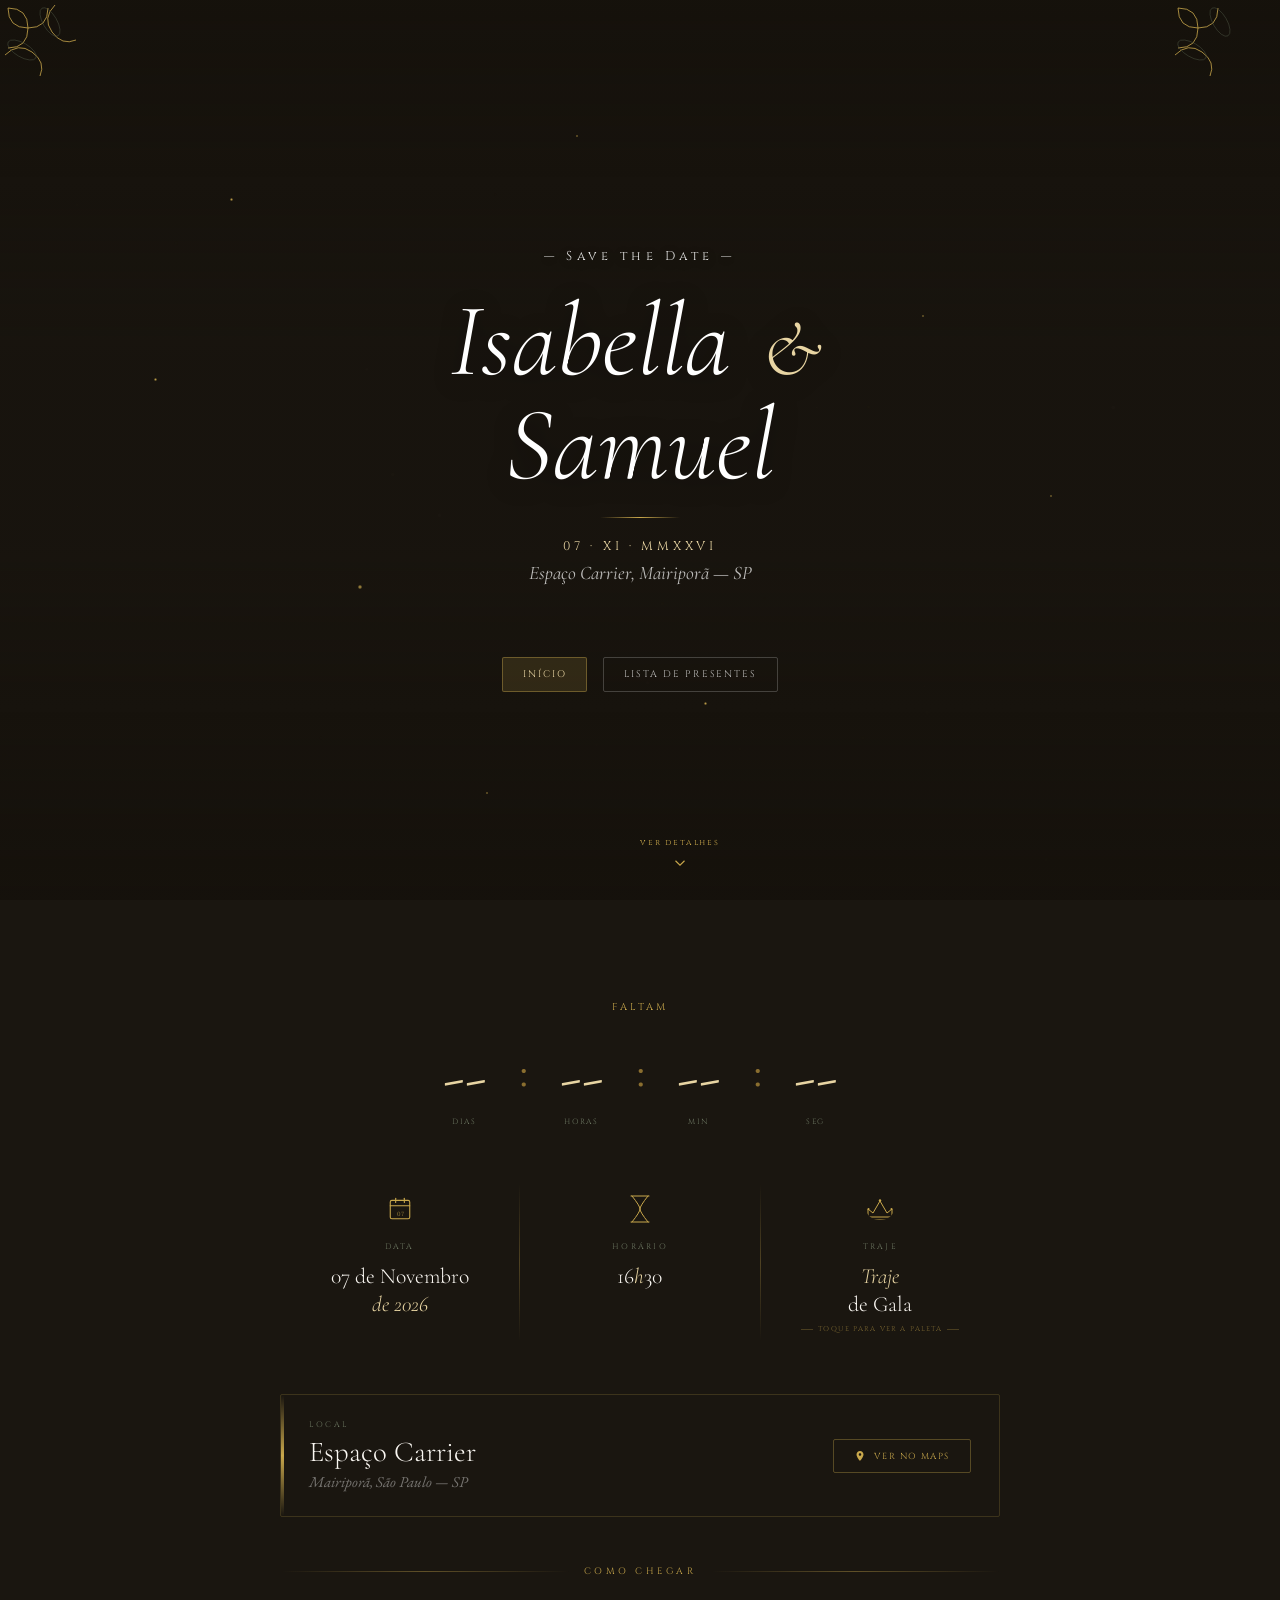
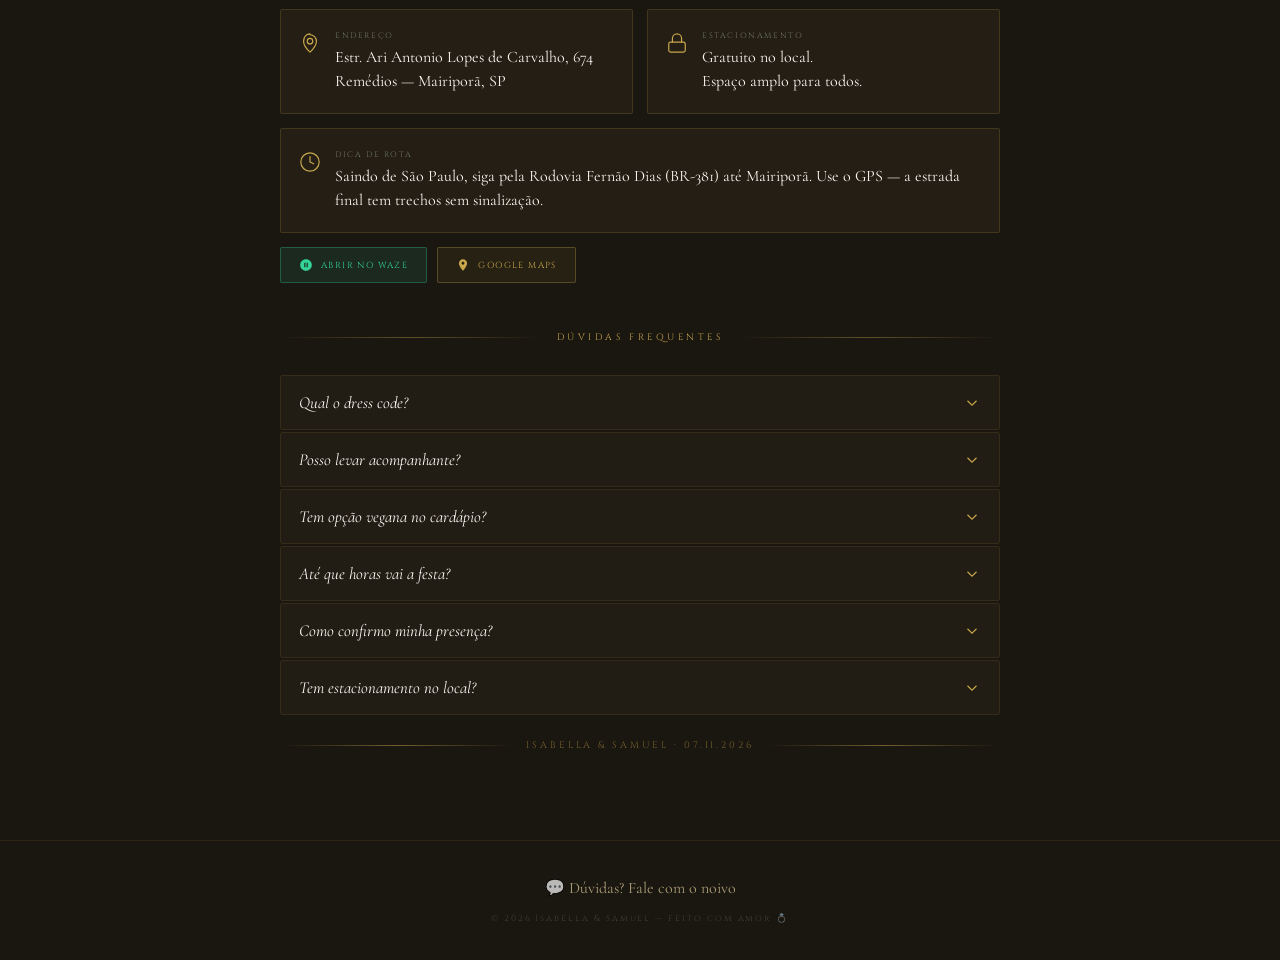
==== commit 9ae567c7: "ornamento no final da página + prazo dinâmico no RSVP" ====
--- a/index.html
+++ b/index.html
@@ -749,8 +749,6 @@
       </a>
     </div>
 
-    <div class="ornament" style="padding:16px 0;opacity:0.5">Isabella &amp; Samuel · 07.11.2026</div>
-
     <!-- ── COMO CHEGAR ── -->
     <div class="section-divider section-fade"><span>como chegar</span></div>
 
@@ -856,6 +854,8 @@
       </div>
 
     </div>
+
+    <div class="ornament section-fade" style="padding:24px 0 8px;opacity:0.5">Isabella &amp; Samuel · 07.11.2026</div>
 
   </div>
 
@@ -1172,11 +1172,11 @@
   if (confirmados.length && !naoVao.length && !pendentes.length)
     msg = `Que alegria ter ${list(confirmados)} com a gente neste dia tão especial! 🌿<br><br>Até 07 de novembro! 💛`;
   else if (!confirmados.length && naoVao.length)
-    msg = `Sentiremos sua falta… 🤍<br><br>Você pode editar até 20 de março.`;
+    msg = `Sentiremos sua falta… 🤍<br><br>Você pode editar até ${window.CONFIG.prazoFormatado || "o prazo vigente"}.`;
   else {
     const parts = [];
     if (confirmados.length) parts.push(`Que alegria ter ${list(confirmados)} com a gente! 🌿`);
-    if (naoVao.length) parts.push(`Sentiremos a falta de ${list(naoVao)}… mas você pode editar até 20 de março. 💛`);
+    if (naoVao.length) parts.push(`Sentiremos a falta de ${list(naoVao)}… mas você pode editar até ${window.CONFIG.prazoFormatado || 'o prazo vigente'}. 💛`);
     msg = parts.join('<br>');
   }
   if (pendentes.length===1) msg+=`<br><br><span style="color:var(--gold)">${pendentes[0]}</span> ficou como pendente — não esqueça de voltar!`;
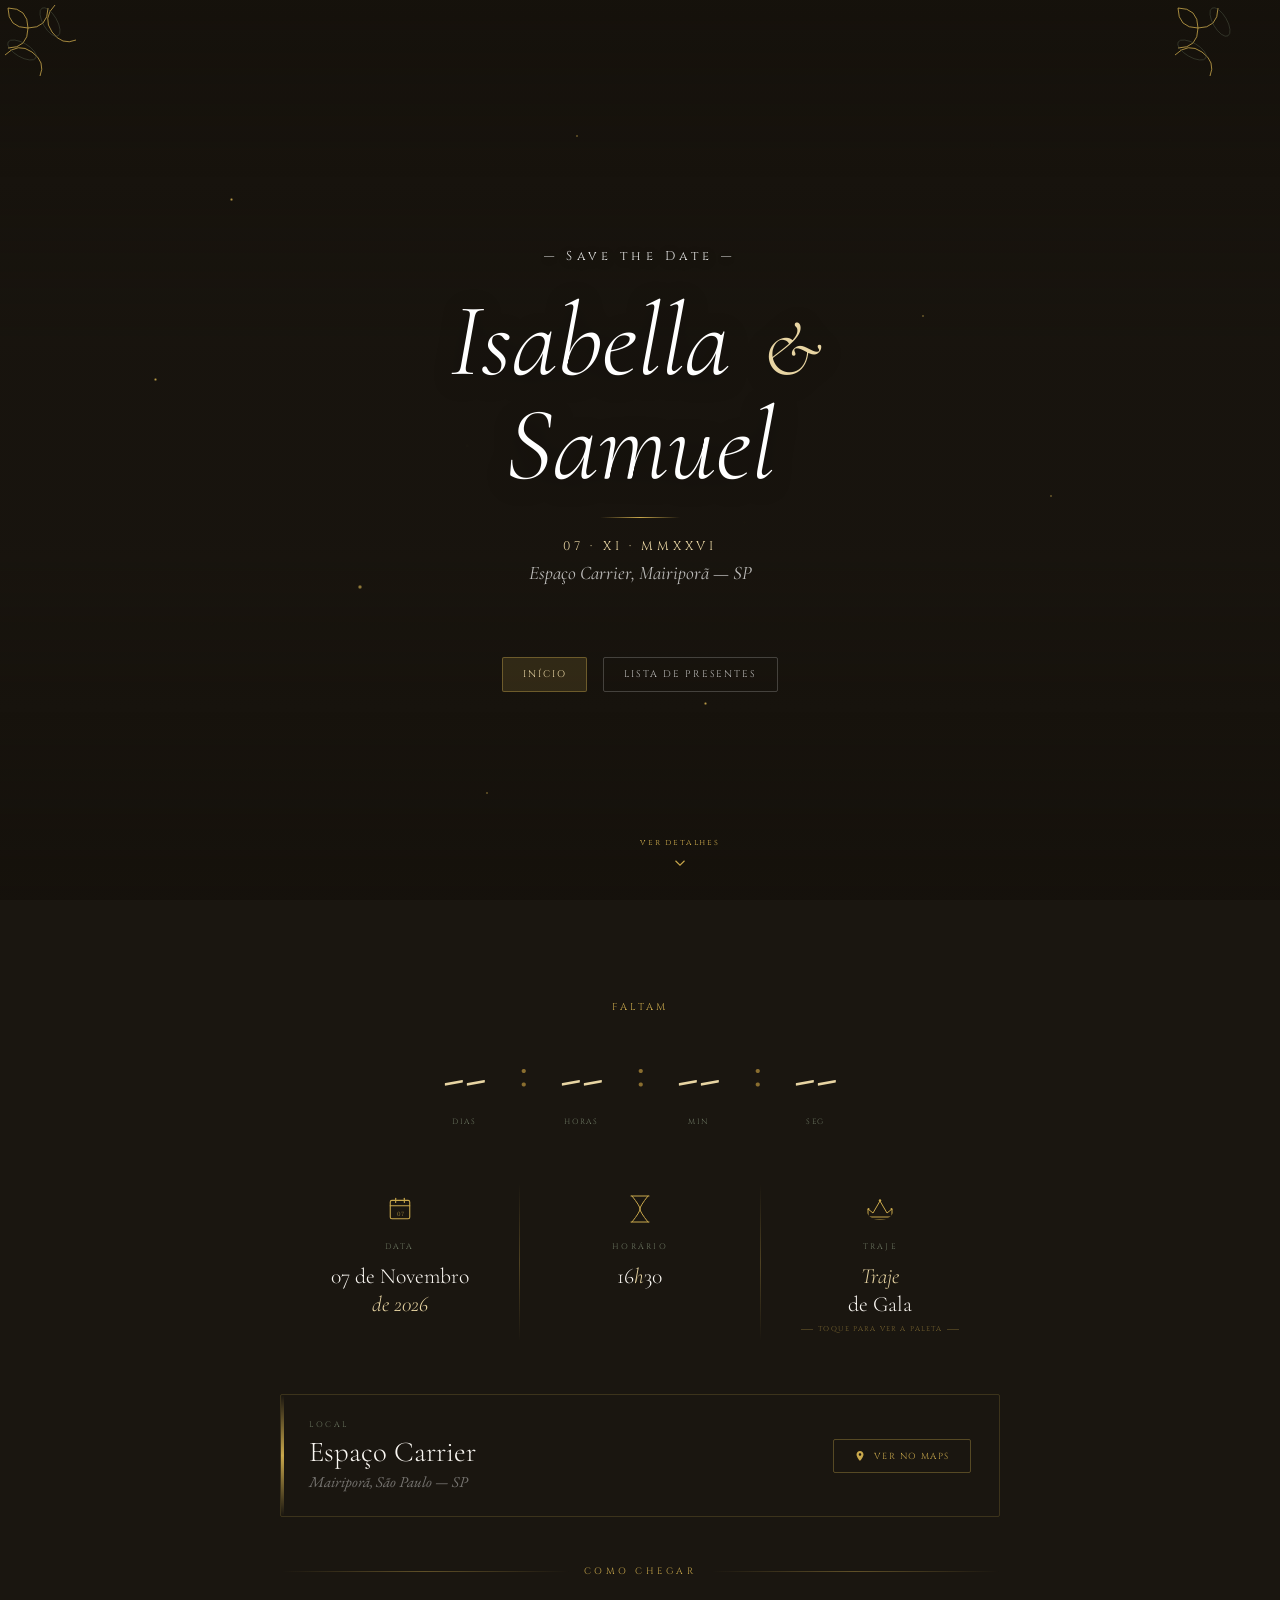
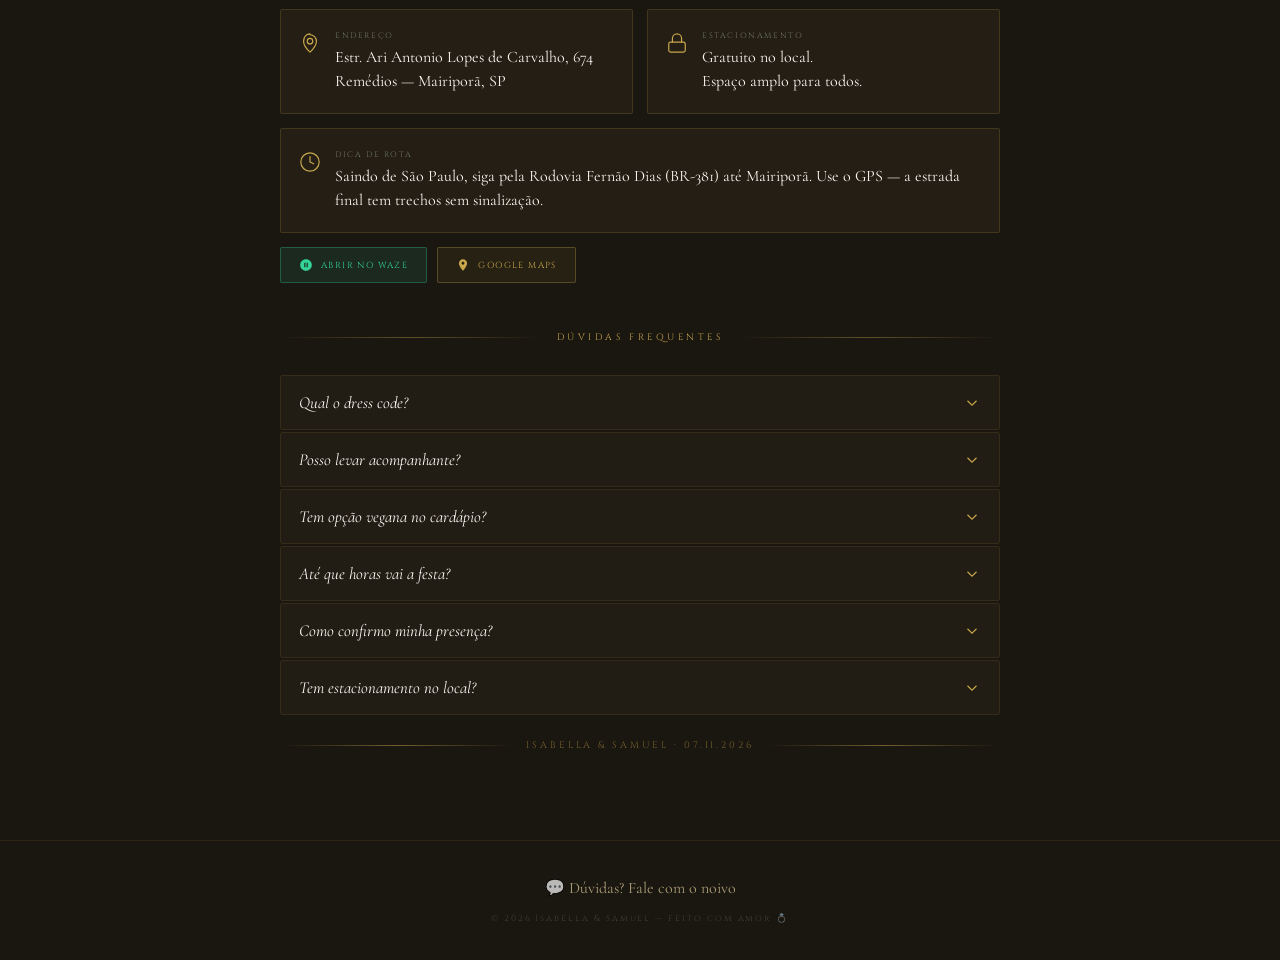
==== commit 98d07cf4: "fix FAQ accordion não abria" ====
--- a/index.html
+++ b/index.html
@@ -1191,6 +1191,13 @@
   if (atalhos) atalhos.style.display = temConfirmado ? 'block' : 'none';
 }
 
+function toggleFaq(btn) {
+  const item = btn.closest('.faq-item');
+  const isOpen = item.classList.contains('open');
+  document.querySelectorAll('.faq-item.open').forEach(i => i.classList.remove('open'));
+  if (!isOpen) item.classList.add('open');
+}
+
 function updatePrazoDisplay() {
   const prazo = window.CONFIG.prazoFormatado;
   const el = document.getElementById('prazo-instrucoes');
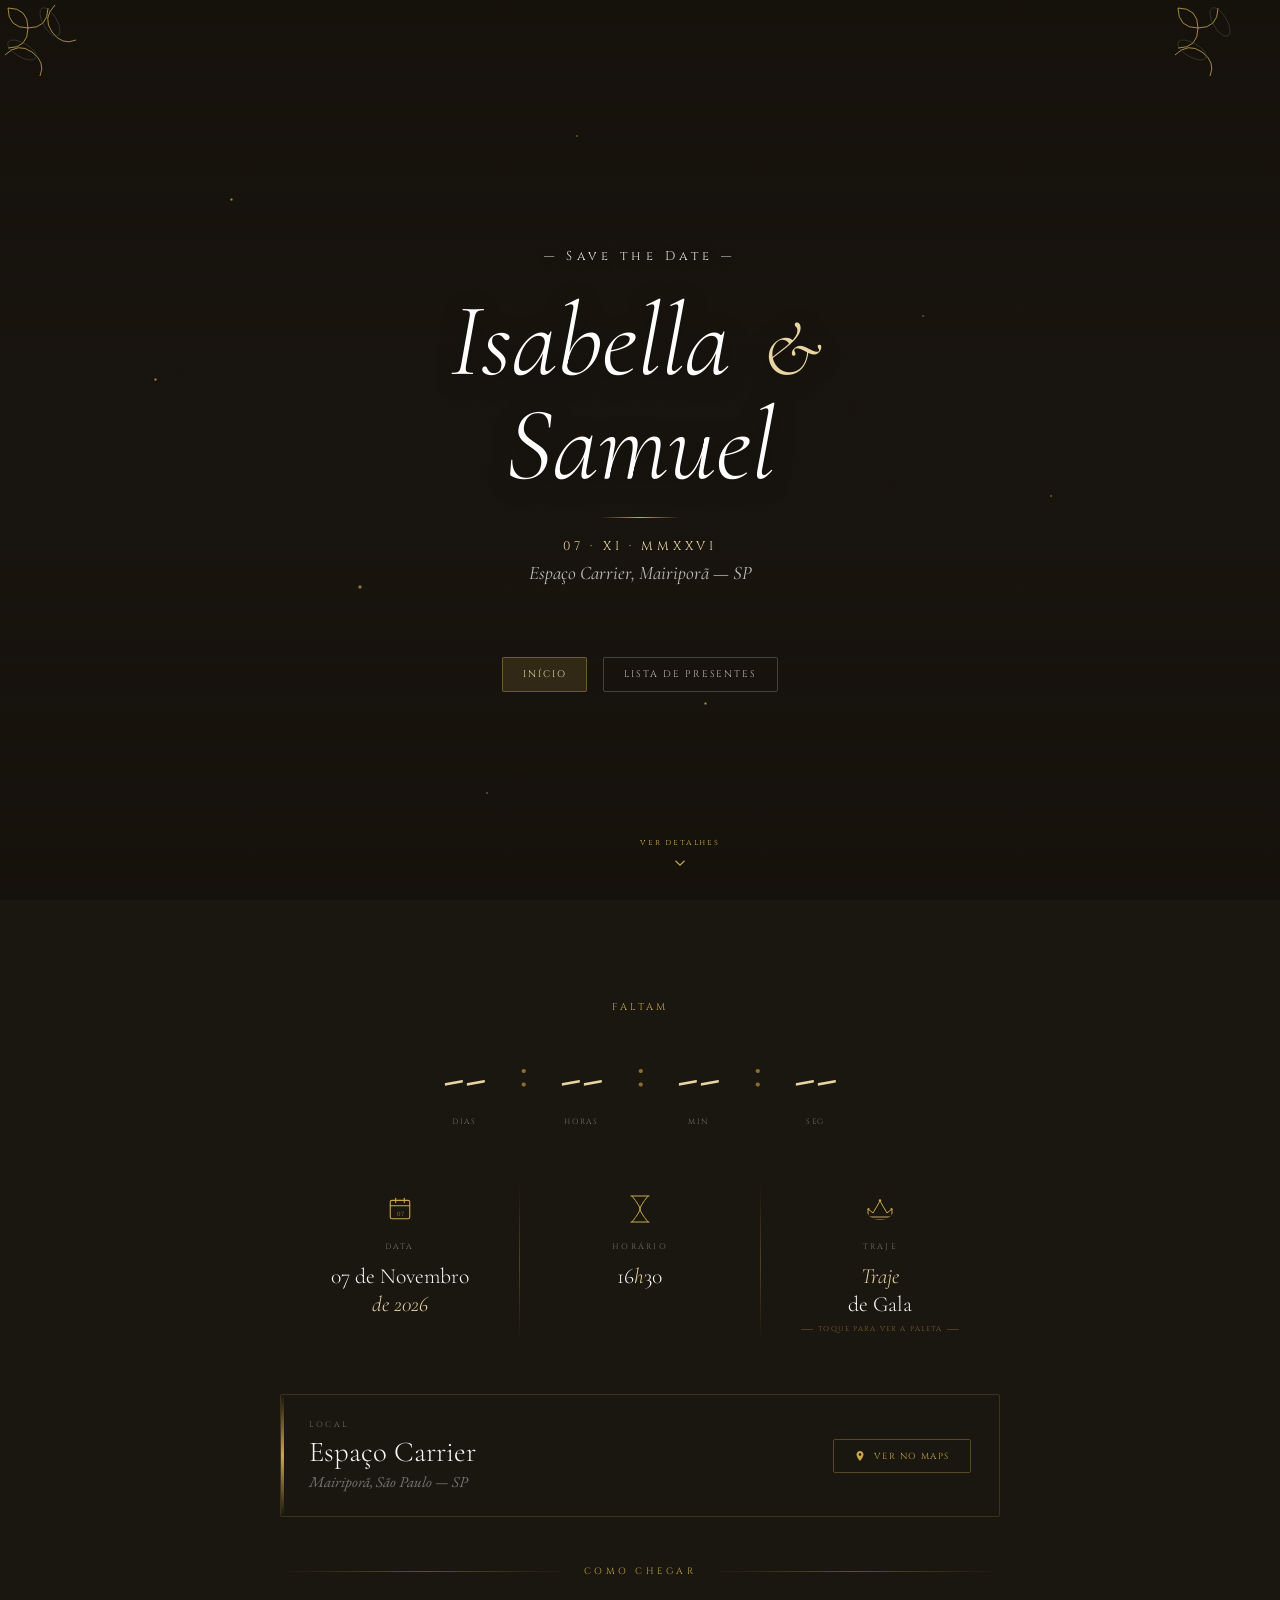
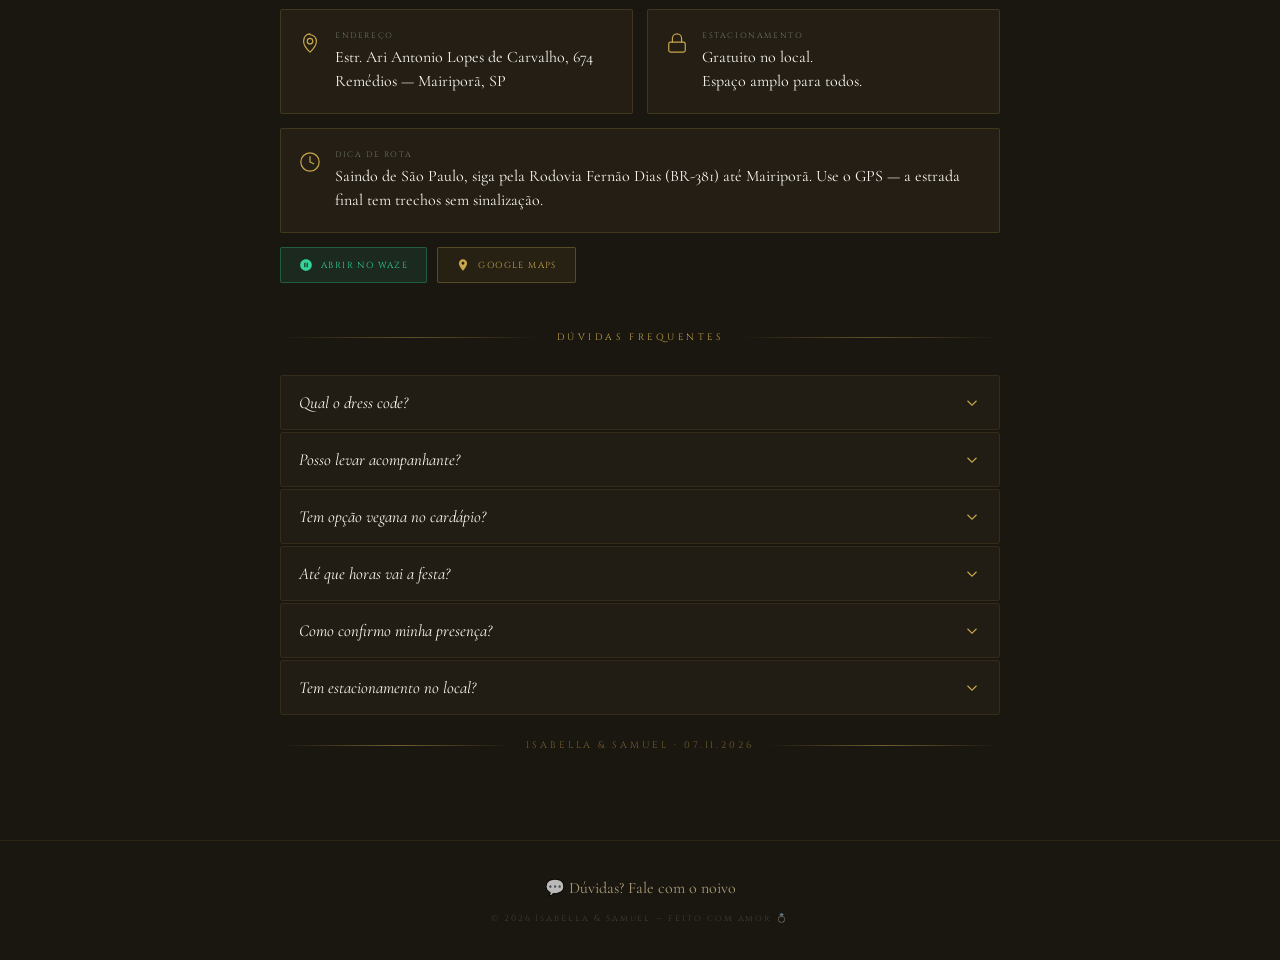
==== commit 49097de8: "fix prazo dinâmico no banner de confirmação" ====
--- a/index.html
+++ b/index.html
@@ -1184,6 +1184,7 @@
   document.getElementById('success-msg').innerHTML = msg;
   document.getElementById('success-banner').classList.add('visible');
   updateEditTimer();
+  updatePrazoDisplay(); // garante prazo correto ao exibir banner
 
   // Mostra atalhos só se pelo menos uma pessoa confirmou "Vai"
   const temConfirmado = grupo.membros.some(n => confirmacoes[n] === 'yes');
@@ -1200,10 +1201,13 @@
 
 function updatePrazoDisplay() {
   const prazo = window.CONFIG.prazoFormatado;
-  const el = document.getElementById('prazo-instrucoes');
-  if (el && prazo) el.textContent = prazo;
+  if (!prazo) return;
+  const instrucoes = document.getElementById('prazo-instrucoes');
+  if (instrucoes) instrucoes.textContent = prazo;
+  const deadline = document.getElementById('edit-deadline');
+  if (deadline) deadline.textContent = prazo;
   const closed = document.getElementById('closed-msg');
-  if (closed && prazo) closed.textContent = `O prazo de confirmação encerrou em ${prazo}. 🕊️`;
+  if (closed) closed.textContent = `O prazo de confirmação encerrou em ${prazo}. 🕊️`;
 }
 window.addEventListener('config-loaded', updatePrazoDisplay);
 
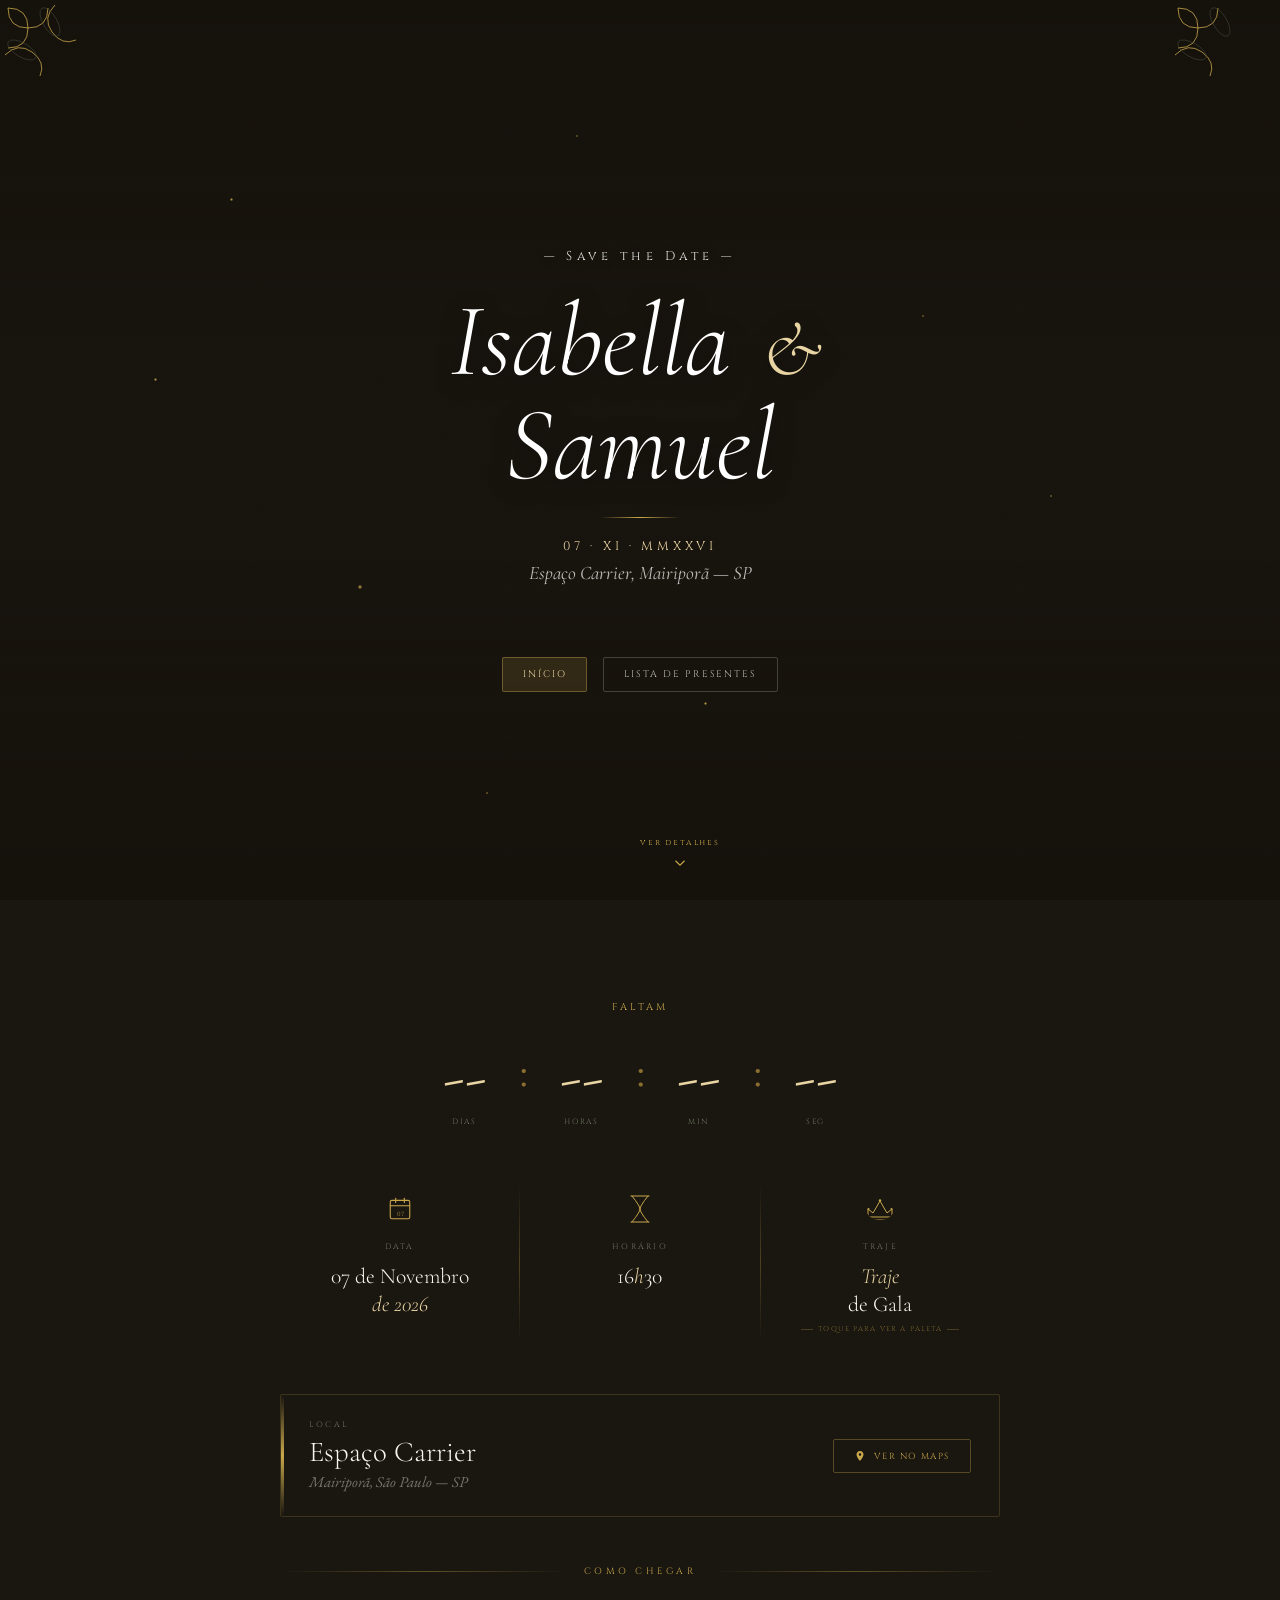
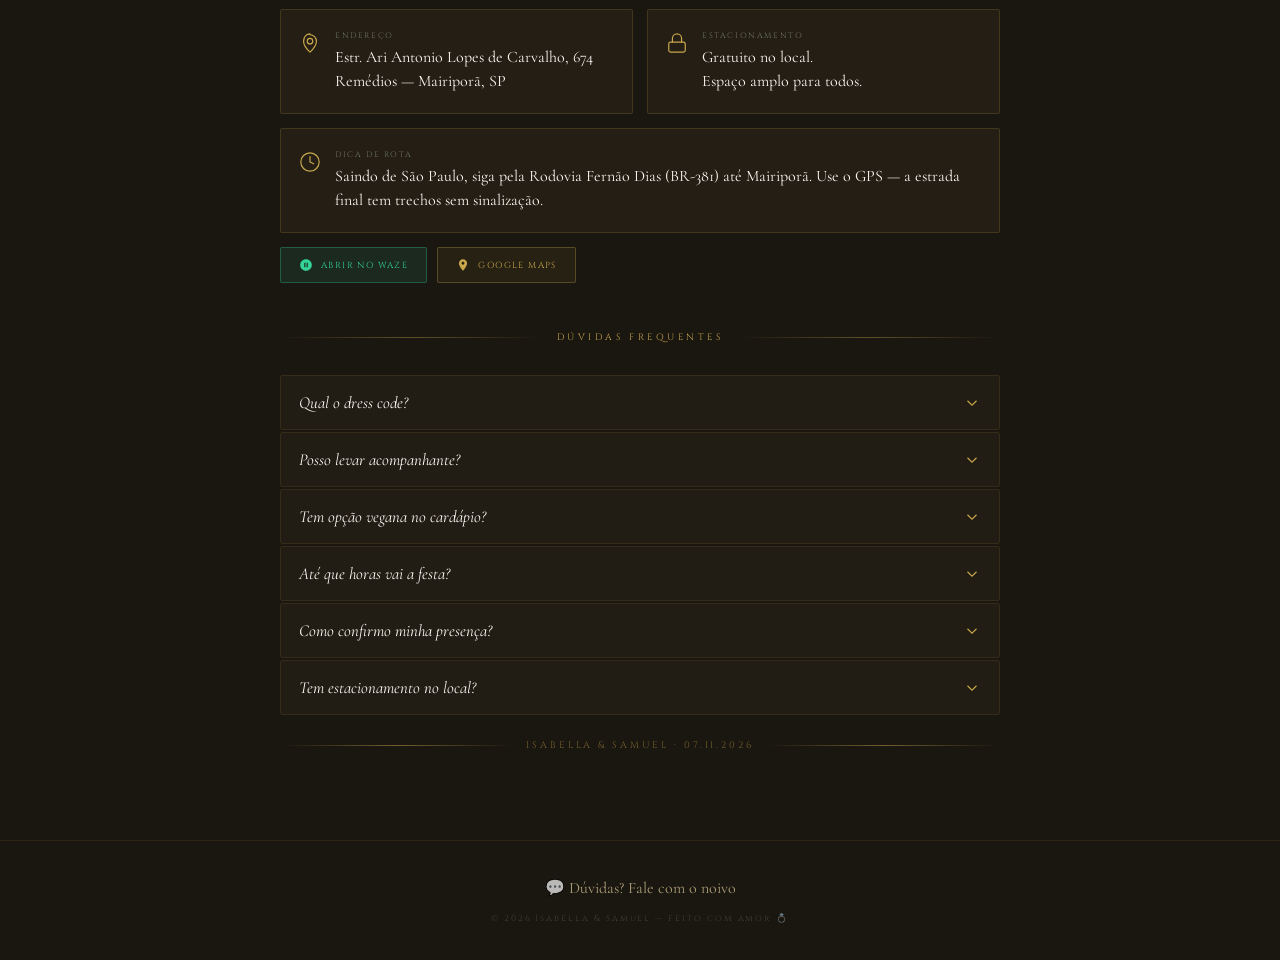
==== commit ea91744e: "remove datas hardcoded do RSVP" ====
--- a/index.html
+++ b/index.html
@@ -870,7 +870,7 @@
 
     <div class="instructions">
       Para cada pessoa do seu grupo, selecione <strong>Vai</strong>, <strong>Não vai</strong> ou <strong>Pendente</strong>.
-      Você pode voltar e editar até <strong id="prazo-instrucoes">20 de março de 2026</strong>.
+      Você pode voltar e editar até <strong id="prazo-instrucoes">—</strong>.
     </div>
 
     <div id="rsvp-loading"><div class="spinner"></div> Carregando…</div>
@@ -885,7 +885,7 @@
       <div class="success-icon">🕊️</div>
       <div id="success-msg"></div>
       <div class="edit-timer">
-        Edite até <span id="edit-deadline">20 de março de 2026</span>
+        Edite até <span id="edit-deadline">—</span>
         &nbsp;·&nbsp; <span id="edit-time-left"></span>
       </div>
       <br>
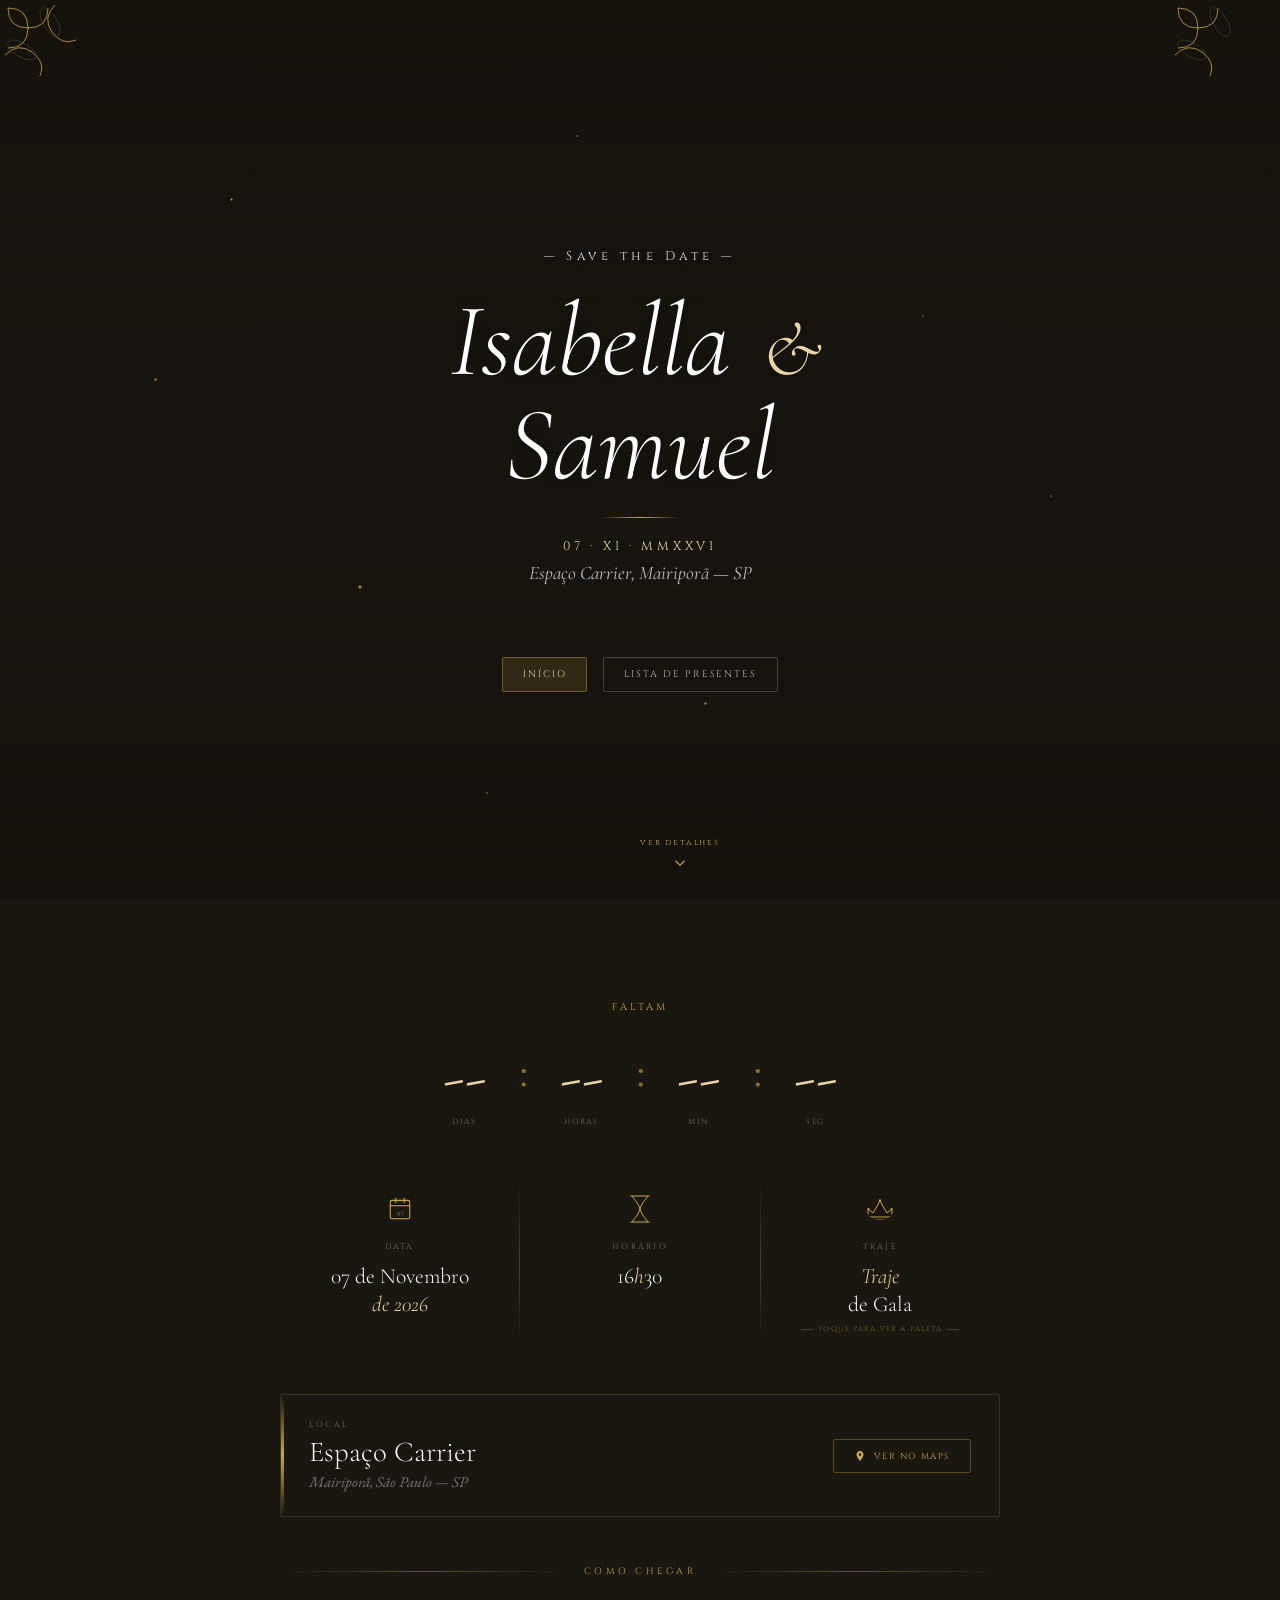
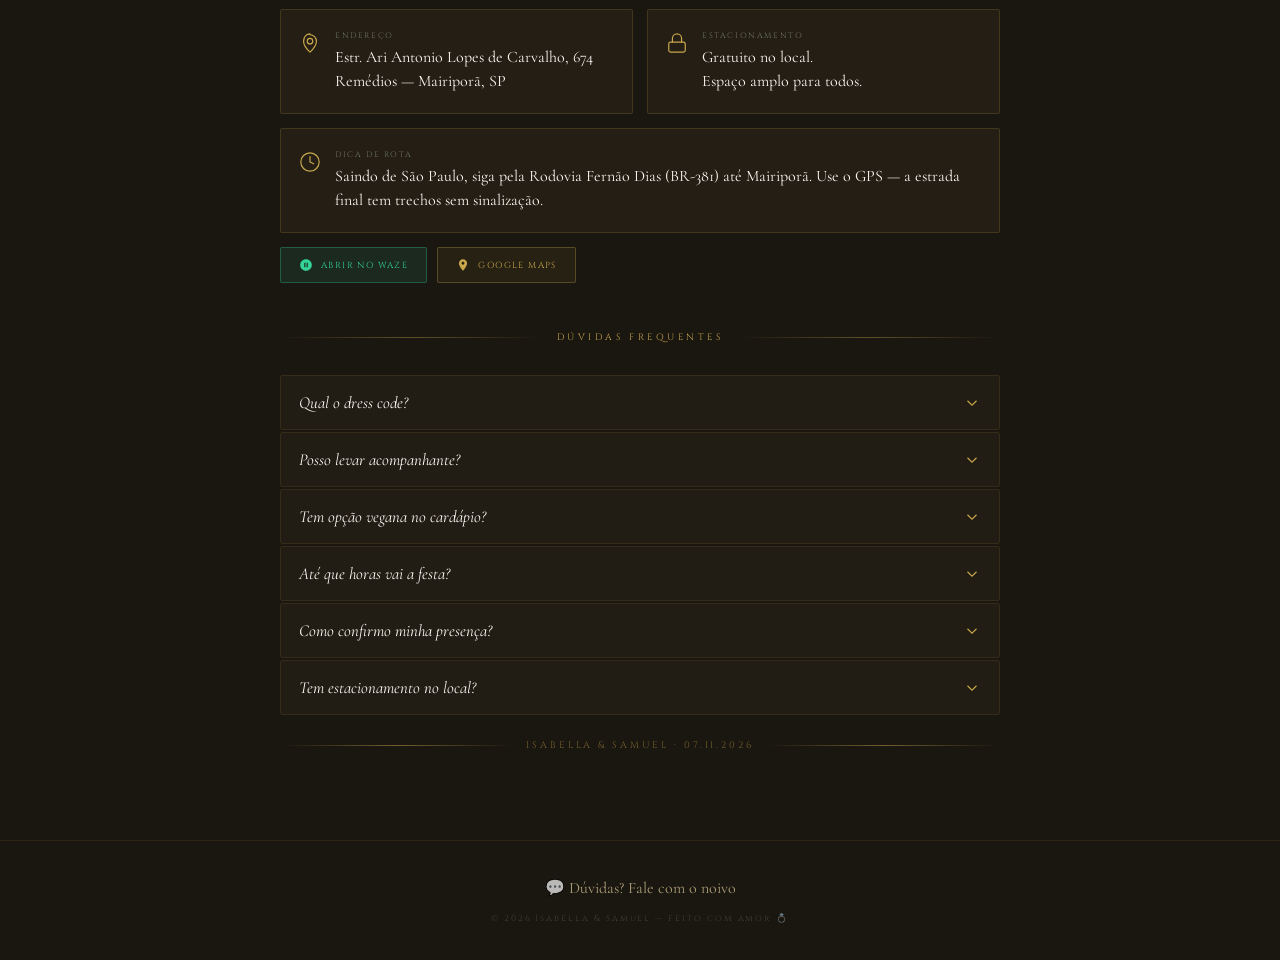
==== commit 32b8b175: "Update index.html" ====
--- a/index.html
+++ b/index.html
@@ -891,6 +891,21 @@
       <br>
       <button class="btn btn-outline" id="edit-btn" onclick="RSVP.enterEdit()" style="margin-top:8px">✏️ Editar resposta</button>
 
+      <!-- Atalhos pós-confirmação -->
+      <div id="post-confirm-links" style="display:none;margin-top:28px;padding-top:24px;border-top:1px solid rgba(201,168,76,0.2);text-align:center">
+        <div style="font-family:'Cinzel',serif;font-size:0.55rem;letter-spacing:0.25em;text-transform:uppercase;color:#6b7560;margin-bottom:16px">explore o site</div>
+        <div style="display:flex;gap:12px;justify-content:center;flex-wrap:wrap">
+          <a href="https://osallesdsg-ui.github.io/casamento-isabella-samuel/index.html"
+             style="display:inline-flex;align-items:center;gap:8px;padding:11px 24px;border:1px solid rgba(201,168,76,0.35);border-radius:2px;font-family:'Cinzel',serif;font-size:0.58rem;letter-spacing:0.16em;text-transform:uppercase;color:#e8d5a3;background:rgba(201,168,76,0.06);text-decoration:none">
+            🏠 Página Inicial
+          </a>
+          <a href="https://osallesdsg-ui.github.io/casamento-isabella-samuel/presentes.html"
+             style="display:inline-flex;align-items:center;gap:8px;padding:11px 24px;border-radius:2px;font-family:'Cinzel',serif;font-size:0.58rem;letter-spacing:0.16em;text-transform:uppercase;color:#fff;background:linear-gradient(135deg,#8a6e2f,#c9a84c);text-decoration:none">
+            🎁 Lista de Presentes
+          </a>
+        </div>
+      </div>
+      
       <!-- Atalhos — só aparecem se alguém confirmou presença -->
       <div id="post-confirm-links">
         <div class="post-confirm-title">explore o site</div>
@@ -1223,4 +1238,4 @@
 </script>
 <script src="js/ambient.js"></script>
 </body>
-</html>+</html>
